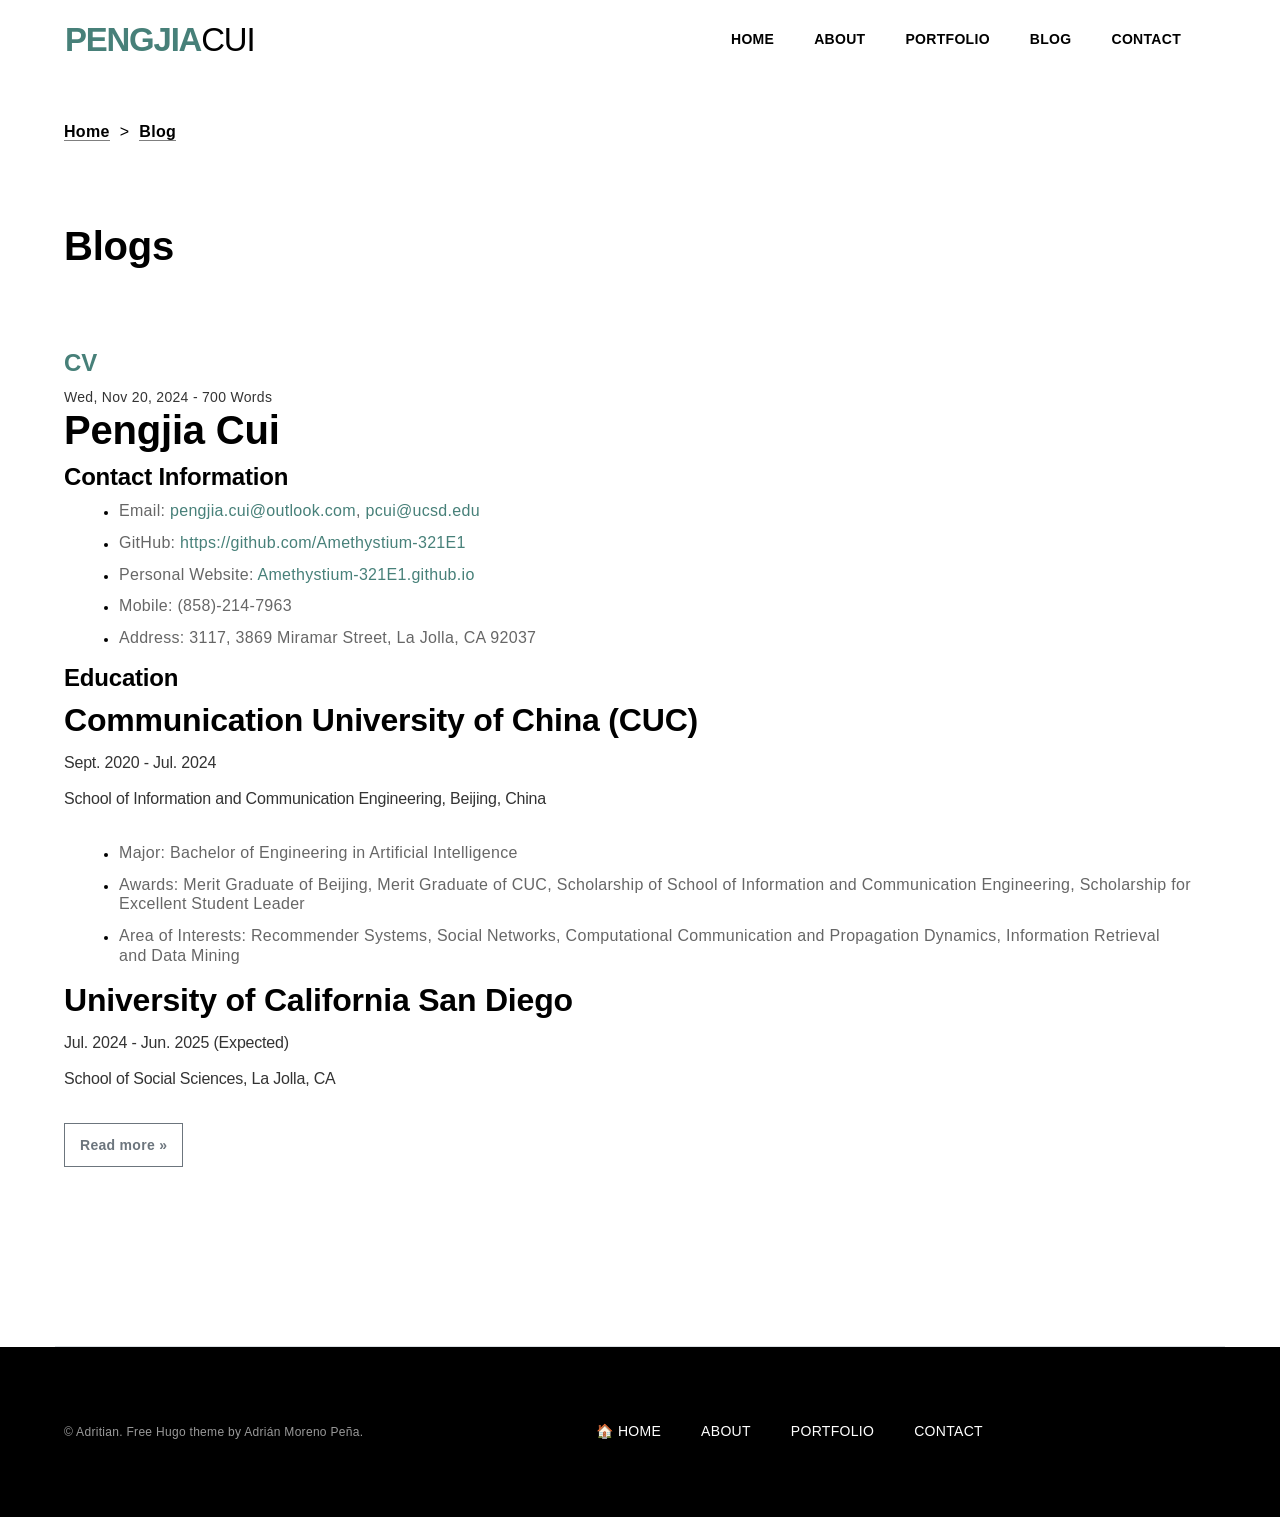
==== blog/index.html @ 44bb9038 "Update CV" ====
<!DOCTYPE html>
<html lang="en">

<head><script src="/livereload.js?mindelay=10&amp;v=2&amp;port=1313&amp;path=livereload" data-no-instant defer></script>
  <meta charset="UTF-8"/>
<meta name="viewport" content="width=device-width, initial-scale=1.0"/>
<meta http-equiv="X-UA-Compatible" content="ie=edge"/>
<meta name="theme-color" content="#478079" >



<title>Amethystium | Pengjia Cui</title>
<meta name="description" content="This is the personal website of Pengjia Cui based on Hugo. ">


<style data-generator="critical-css">

</style>



    
        
        
    

    
        
        
    

    
        
        
    





 


<link
  rel="preload"
  href="/css/bundle.css"
  as="style"
  data-generator="purgeCSS"
  onload="this.onload=null;this.rel='stylesheet'"
  
/>
<noscript>
  <link 
    rel="stylesheet" 
    href="/css/bundle.css"
    
  />
</noscript>



<script src='http://localhost:1313/js/library/lozad.min.js'></script>

 

</head>

<body>
  

<header class="header fixed-top rad-animation-group" id="header">
  <div class="container rad-fade-in">
    <nav class="navbar navbar-expand-lg navbar-light p-0">
      <div class="container-fluid">
        <a class="navbar-brand mx-auto" href="http://localhost:1313/">
          <span>PENGJIA</span>
          <span>CUI</span>
        </a>
        <button
          class="navbar-toggler collapsed"
          type="button"
          data-bs-toggle="collapse"
          data-bs-target="#navbarSupportedContent, #header"
          aria-controls="navbarSupportedContent"
          aria-expanded="false"
          aria-label="Toggle navigation"
        >
          <span class="navbar-toggler-icon"></span>
        </button>
        <div class="collapse navbar-collapse" id="navbarSupportedContent">
          <ul class="navbar-nav ml-lg-auto">
            <li class="nav-item">
              <a class="nav-link active" href="http://localhost:1313/">HOME</a>
            </li>
            
            <li class="nav-item">
              <a data-scroll class="nav-link" href="/#about"
                >ABOUT</a
              >
            </li>
            
            <li class="nav-item">
              <a data-scroll class="nav-link" href="/#portfolio"
                >PORTFOLIO</a
              >
            </li>
            
            <li class="nav-item">
              <a data-scroll class="nav-link" href="/blog"
                >BLOG</a
              >
            </li>
            
            <li class="nav-item">
              <a data-scroll class="nav-link" href="/#contact"
                >CONTACT</a
              >
            </li>
            
          </ul>
        </div>
      </div>
    </nav>
  </div>
</header>


<section id="breadcrumb-bar" class="breadcrumb-bar container">
        <ul class="breadcrumbs">
            <li class="breadcrum-item"><span><a href="/">Home</a></span></li><li class="breadcrum-item"><span><a href="/blog">Blog</a></span></li></ul>
</section>


  <main class="blog"> 
    <section class="container section">
      <h1 class="rad-fade-down rad-waiting rad-animate">Blogs</h1>
      <div class="posts-list container">
        
        
          <div class="row row--padded rad-animation-group rad-fade-down rad-waiting rad-animate section--border-bottom">
          <article class="post summary col-12">
  <header>
    <h2><a href="/blog/cv/">CV</a></h2>
    <div class="post-meta">
      Wed, Nov 20, 2024 - 700 Words
    </div>
  </header>
  <div class="post-summary post-content">
  <h1 id="pengjia-cui">Pengjia Cui</h1>
<h2 id="contact-information">Contact Information</h2>
<ul>
<li><strong>Email</strong>: <a href="mailto:pengjia.cui@outlook.com">pengjia.cui@outlook.com</a>, <a href="mailto:pcui@ucsd.edu">pcui@ucsd.edu</a></li>
<li><strong>GitHub</strong>: <a href="https://github.com/Amethystium-321E1">https://github.com/Amethystium-321E1</a></li>
<li><strong>Personal Website</strong>: <a href="https://Amethystium-321E1.github.io">Amethystium-321E1.github.io</a></li>
<li><strong>Mobile</strong>: (858)-214-7963</li>
<li><strong>Address</strong>: 3117, 3869 Miramar Street, La Jolla, CA 92037</li>
</ul>
<h2 id="education">Education</h2>
<h3 id="communication-university-of-china-cuc">Communication University of China (CUC)</h3>
<p><strong>Sept. 2020 - Jul. 2024</strong><br>
<strong>School of Information and Communication Engineering, Beijing, China</strong></p>
<ul>
<li>Major: Bachelor of Engineering in Artificial Intelligence</li>
<li>Awards: Merit Graduate of Beijing, Merit Graduate of CUC, Scholarship of School of Information and Communication Engineering, Scholarship for Excellent Student Leader</li>
<li>Area of Interests: Recommender Systems, Social Networks, Computational Communication and Propagation Dynamics, Information Retrieval and Data Mining</li>
</ul>
<h3 id="university-of-california-san-diego">University of California San Diego</h3>
<p><strong>Jul. 2024 - Jun. 2025 (Expected)</strong><br>
<strong>School of Social Sciences, La Jolla, CA</strong></p>
  </div>

  <footer class="">
    <div class="row">
      <div class="col-12 col-lg-4">
        <a class="btn btn-outline-secondary btn-sm" href="/blog/cv/"
          >Read&nbsp;more&nbsp;&raquo;</a
        >
      </div>
    </div>
  </footer>
</article>

          </div>
        
      </div>
    </section>
  </main>

  <footer class="footer">
  <div class="container">
    <div class="footer__left">
      <div class="footer__copy">
        © Adritian. Free Hugo theme by Adrián Moreno Peña.
      </div>
    </div>
    <div class="footer__links">
      <ul class="navbar-nav ">
        <li class="nav-item">
            <a class="nav-link" href="http://localhost:1313/">🏠 HOME</a>
        </li>
        
        <li class="nav-item">
          <a class="nav-link" href="/#about">ABOUT</a>
        </li>
        
        <li class="nav-item">
          <a class="nav-link" href="/#portfolio">PORTFOLIO</a>
        </li>
        
        <li class="nav-item">
          <a class="nav-link" href="/#contact">CONTACT</a>
        </li>
        
      </ul>
    </div>
    <div class="footer__right">
      
    </div>
  </div>
</footer>
 <script>
  window.addEventListener("load", function() {
    try{
      var observer = window.lozad(".lozad", {
        rootMargin: window.innerHeight / 2 + "px 0px",
        threshold: 0.01
      }); 
      observer.observe();
    } catch(e) {
      console.error(e);
    }
  });
</script>
<script defer src='http://localhost:1313/js/rad-animations.js'></script>
<script defer src='http://localhost:1313/js/library/smooth-scroll.polyfills.min.js'></script>
<script defer src='http://localhost:1313/js/sticky-header.js'></script>
<script defer src='http://localhost:1313/js/smooth-scroll-init.js'></script>
<script defer src='http://localhost:1313/js/library/bootstrap.min.js'></script>





<script>
  window.si = window.si || function () { (window.siq = window.siq || []).push(arguments); };
</script>



</body>

</html>
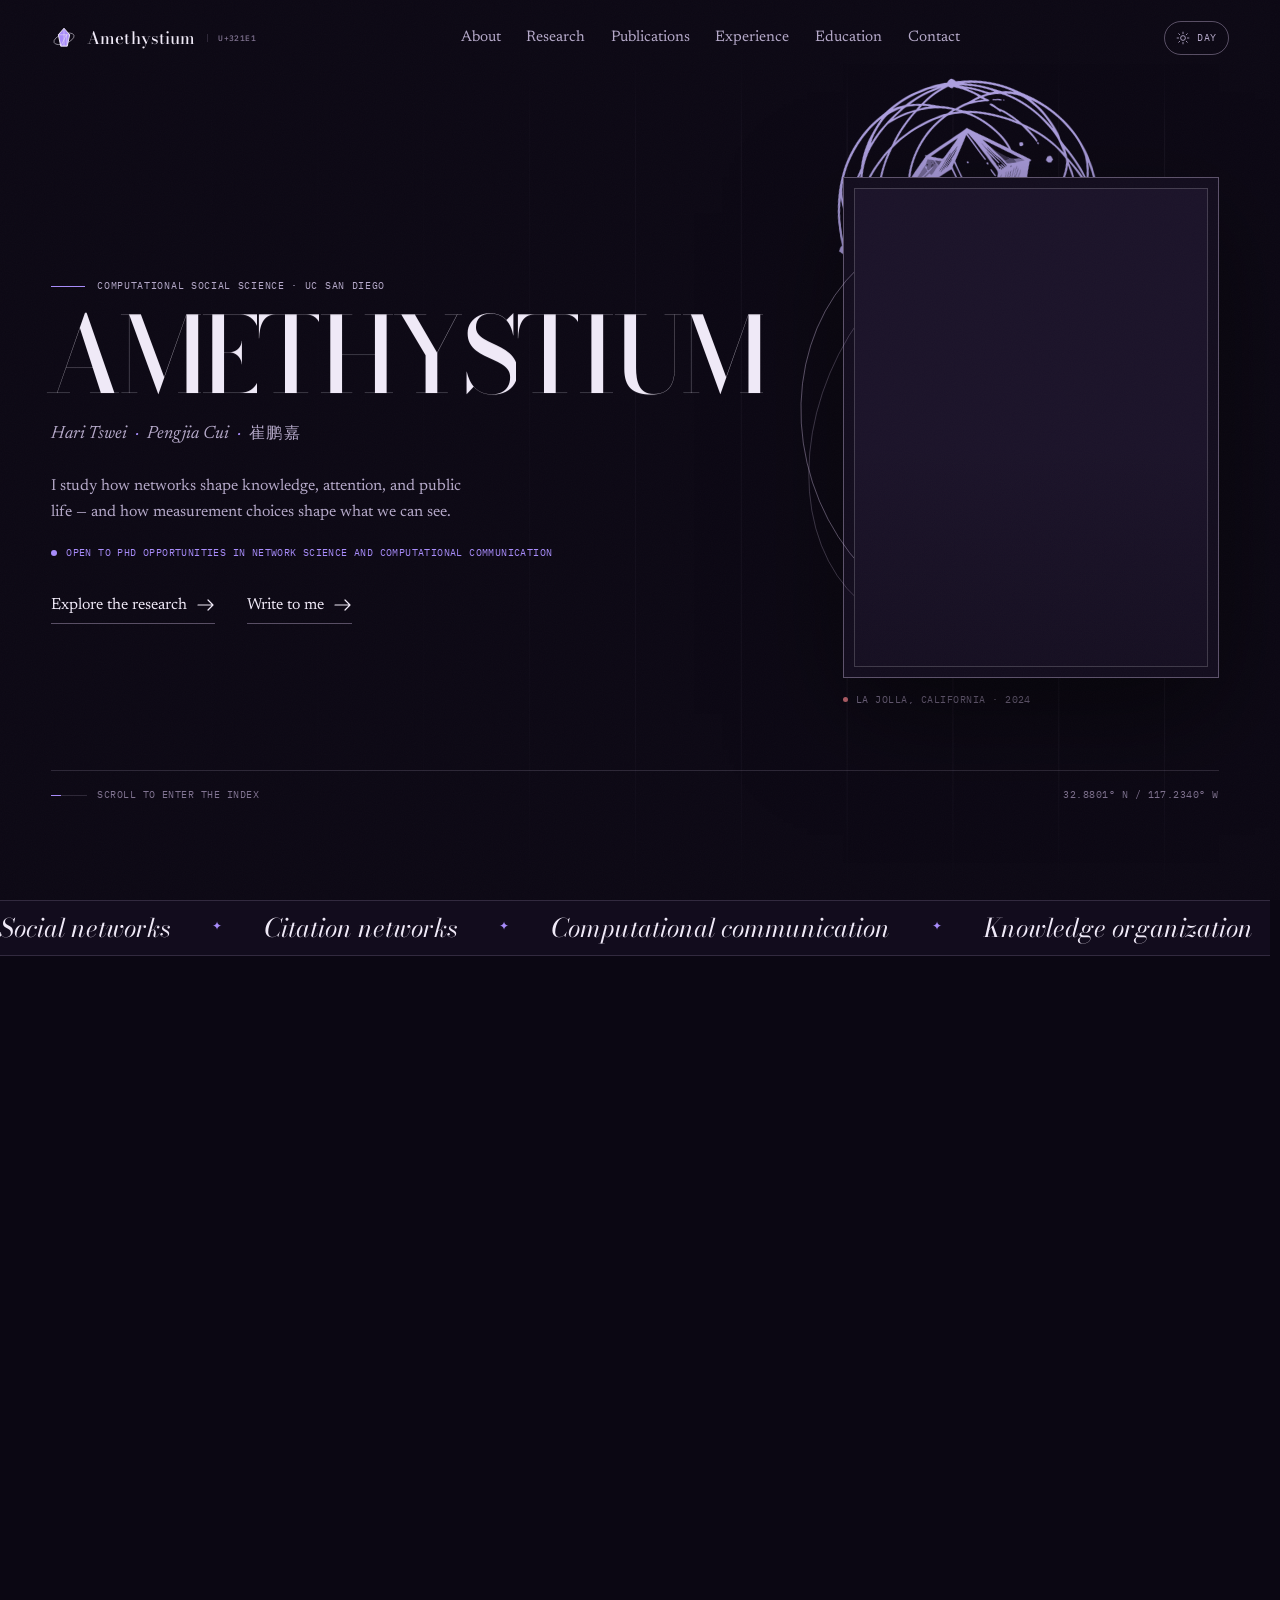
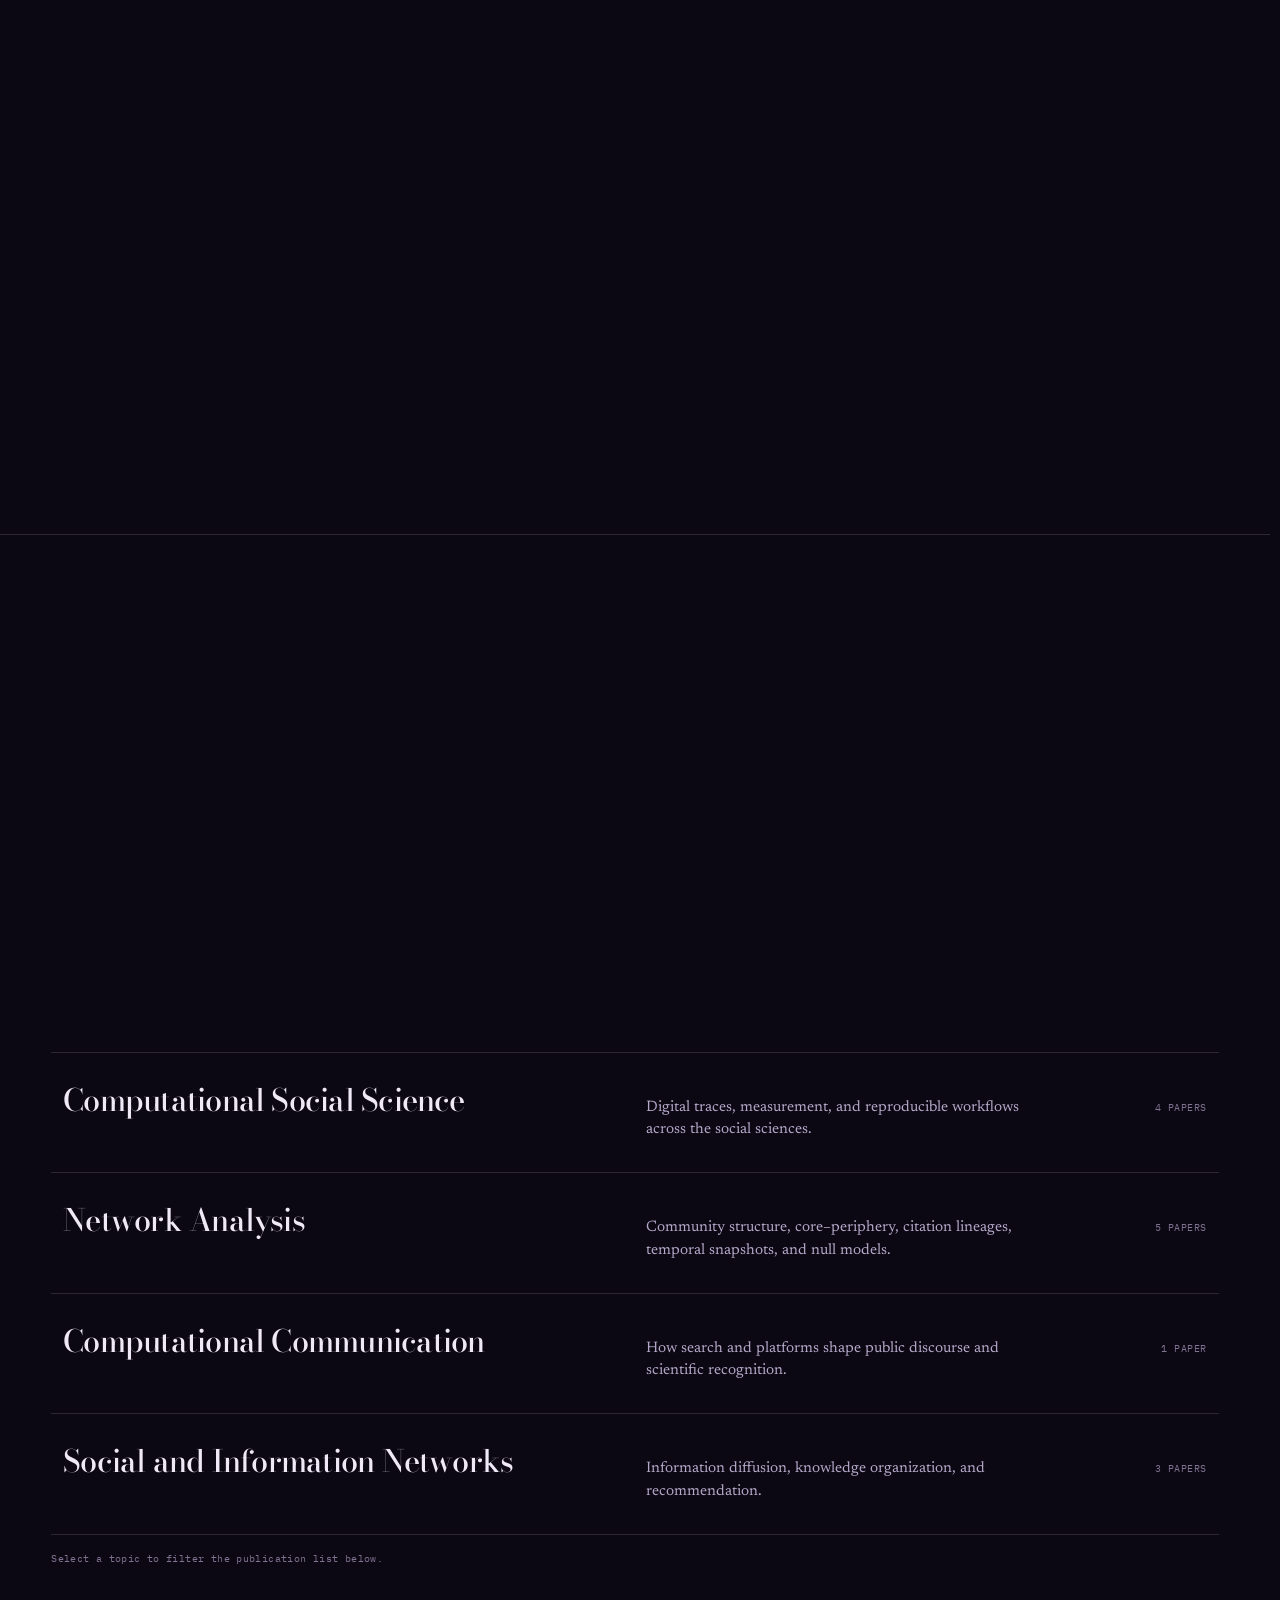
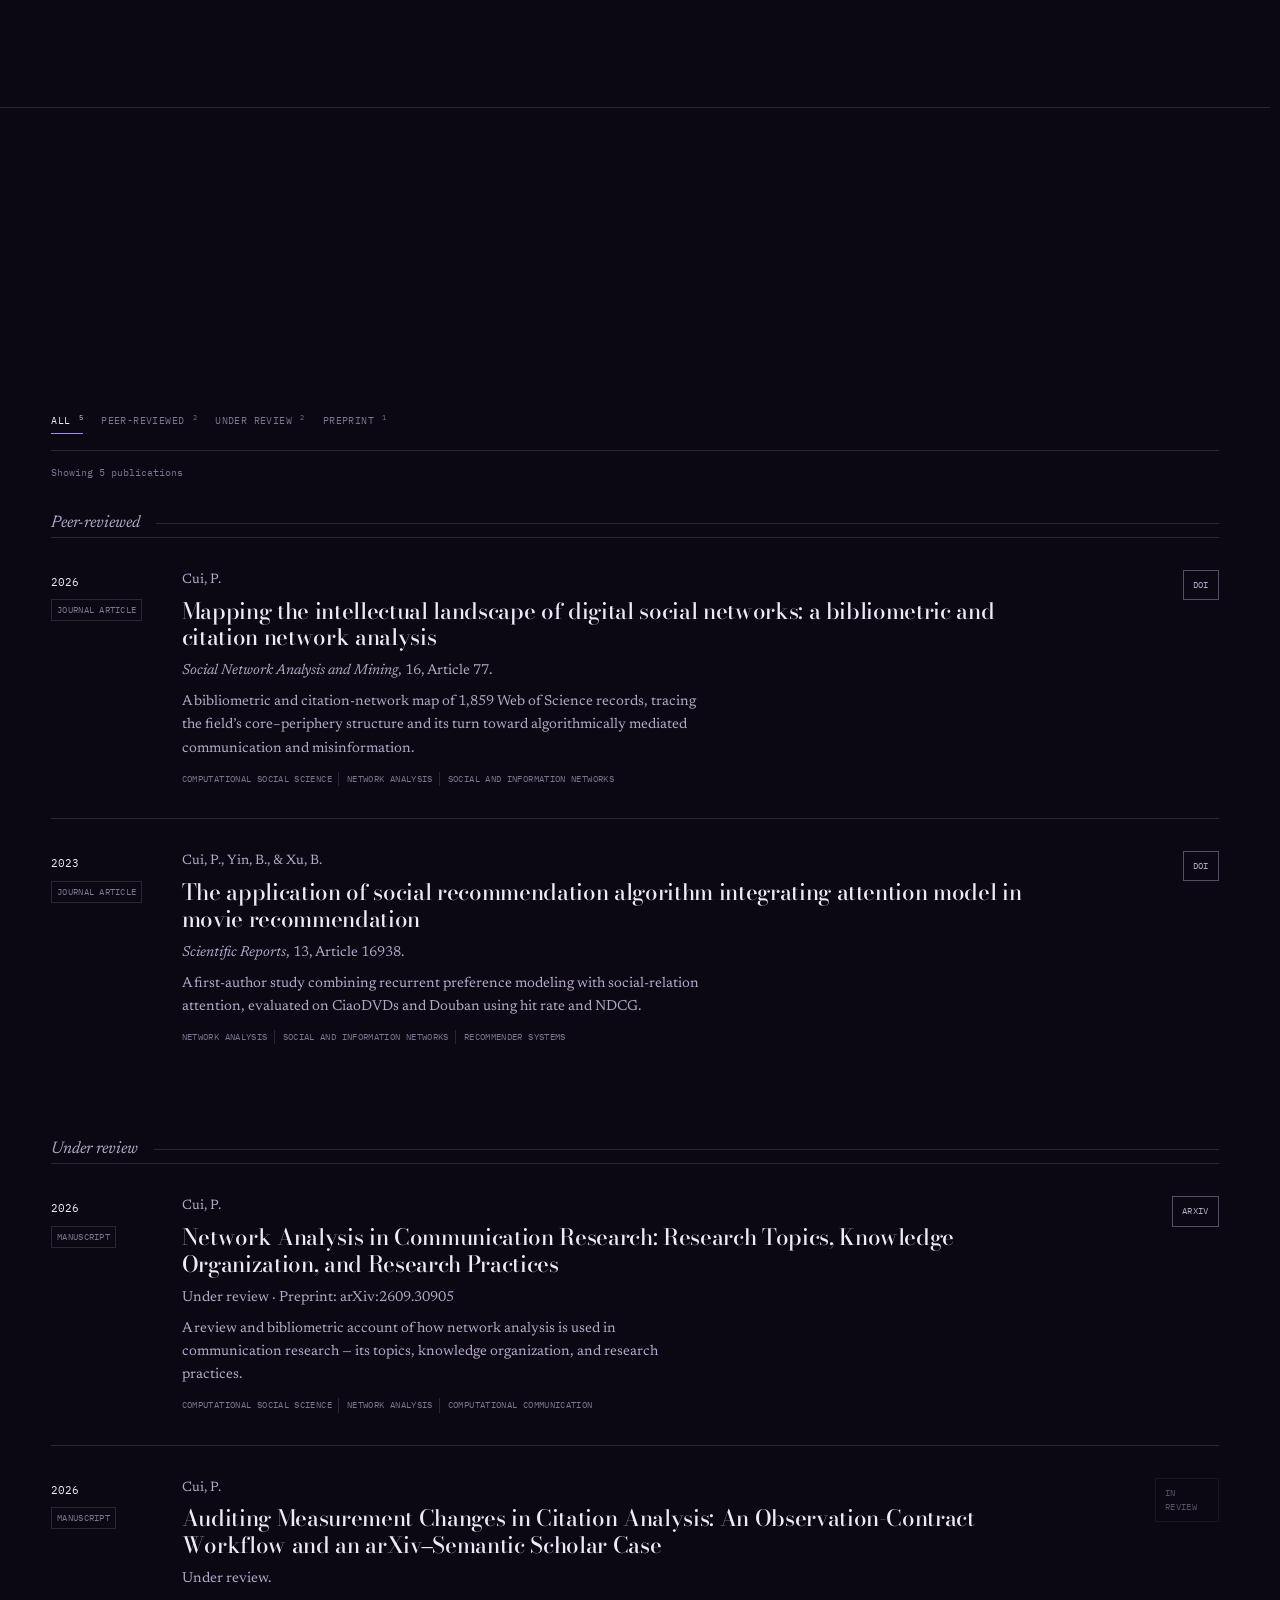
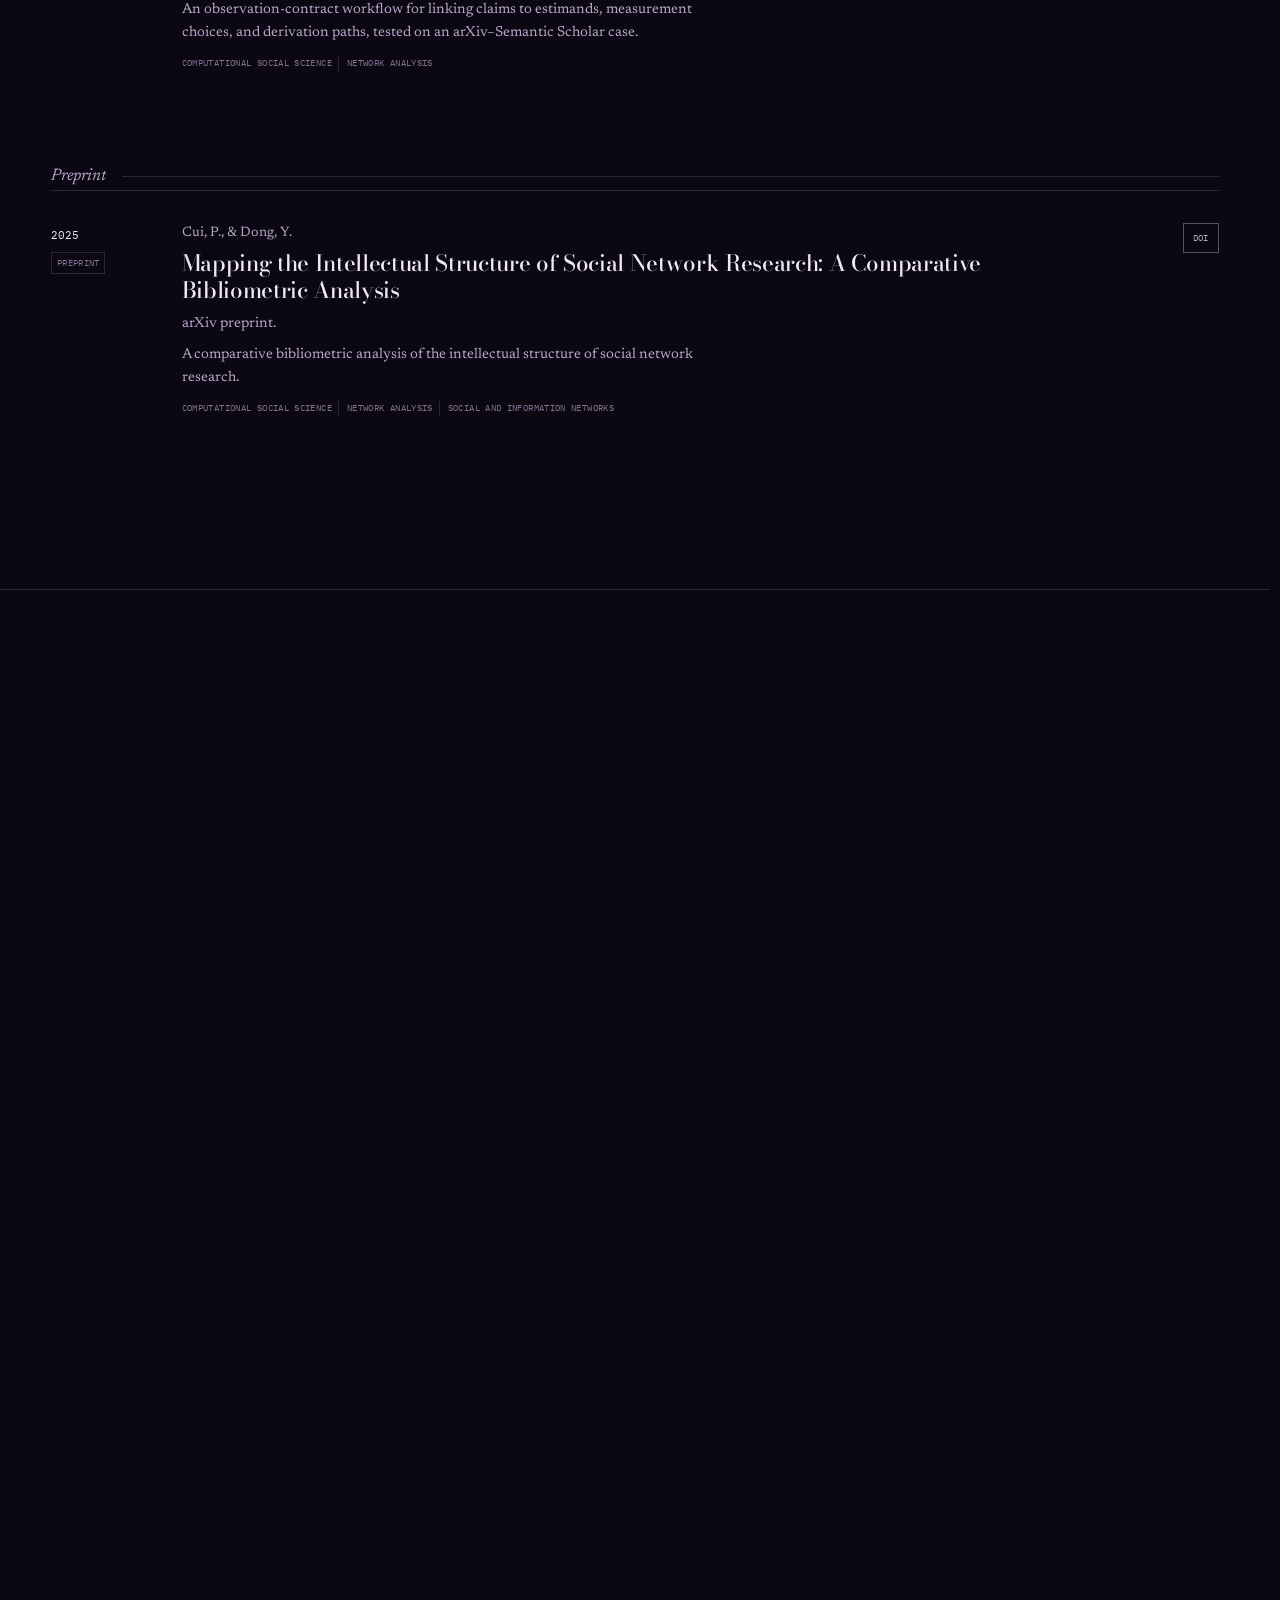
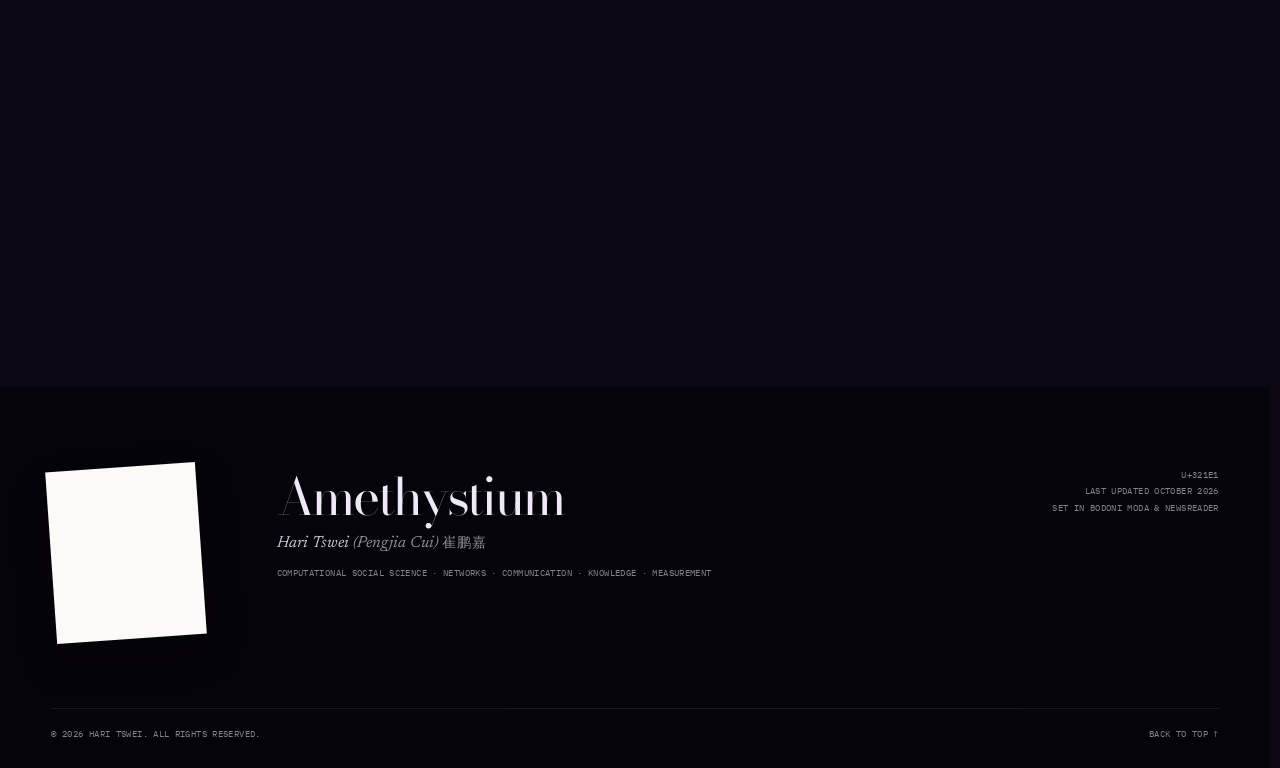
==== commit 5c0b0fe3: "2026/10/26" ====
--- a/blog/index.html
+++ b/blog/index.html
@@ -1,253 +1,24 @@
-
-<!DOCTYPE html>
-<html lang="en">
-
-<head><script src="/livereload.js?mindelay=10&amp;v=2&amp;port=1313&amp;path=livereload" data-no-instant defer></script>
-  <meta charset="UTF-8"/>
-<meta name="viewport" content="width=device-width, initial-scale=1.0"/>
-<meta http-equiv="X-UA-Compatible" content="ie=edge"/>
-<meta name="theme-color" content="#478079" >
-
-
-
-<title>Amethystium | Pengjia Cui</title>
-<meta name="description" content="This is the personal website of Pengjia Cui based on Hugo. ">
-
-
-<style data-generator="critical-css">
-
-</style>
-
-
-
-    
-        
-        
-    
-
-    
-        
-        
-    
-
-    
-        
-        
-    
-
-
-
-
-
- 
-
-
-<link
-  rel="preload"
-  href="/css/bundle.css"
-  as="style"
-  data-generator="purgeCSS"
-  onload="this.onload=null;this.rel='stylesheet'"
-  
-/>
-<noscript>
-  <link 
-    rel="stylesheet" 
-    href="/css/bundle.css"
-    
-  />
-</noscript>
-
-
-
-<script src='http://localhost:1313/js/library/lozad.min.js'></script>
-
- 
-
+<!doctype html>
+<html lang="en" data-theme="night">
+<head>
+  <meta charset="utf-8">
+  <meta name="viewport" content="width=device-width, initial-scale=1">
+  <title>Moved — Amethystium</title>
+  <meta name="robots" content="noindex">
+  <meta http-equiv="refresh" content="0; url=/#about">
+  <link rel="canonical" href="https://amethystium-321e1.github.io/#about">
+  <link rel="icon" href="/assets/img/favicon.svg" type="image/svg+xml">
+  <link rel="stylesheet" href="/assets/css/site.css">
 </head>
-
-<body>
-  
-
-<header class="header fixed-top rad-animation-group" id="header">
-  <div class="container rad-fade-in">
-    <nav class="navbar navbar-expand-lg navbar-light p-0">
-      <div class="container-fluid">
-        <a class="navbar-brand mx-auto" href="http://localhost:1313/">
-          <span>PENGJIA</span>
-          <span>CUI</span>
-        </a>
-        <button
-          class="navbar-toggler collapsed"
-          type="button"
-          data-bs-toggle="collapse"
-          data-bs-target="#navbarSupportedContent, #header"
-          aria-controls="navbarSupportedContent"
-          aria-expanded="false"
-          aria-label="Toggle navigation"
-        >
-          <span class="navbar-toggler-icon"></span>
-        </button>
-        <div class="collapse navbar-collapse" id="navbarSupportedContent">
-          <ul class="navbar-nav ml-lg-auto">
-            <li class="nav-item">
-              <a class="nav-link active" href="http://localhost:1313/">HOME</a>
-            </li>
-            
-            <li class="nav-item">
-              <a data-scroll class="nav-link" href="/#about"
-                >ABOUT</a
-              >
-            </li>
-            
-            <li class="nav-item">
-              <a data-scroll class="nav-link" href="/#portfolio"
-                >PORTFOLIO</a
-              >
-            </li>
-            
-            <li class="nav-item">
-              <a data-scroll class="nav-link" href="/blog"
-                >BLOG</a
-              >
-            </li>
-            
-            <li class="nav-item">
-              <a data-scroll class="nav-link" href="/#contact"
-                >CONTACT</a
-              >
-            </li>
-            
-          </ul>
-        </div>
-      </div>
-    </nav>
-  </div>
-</header>
-
-
-<section id="breadcrumb-bar" class="breadcrumb-bar container">
-        <ul class="breadcrumbs">
-            <li class="breadcrum-item"><span><a href="/">Home</a></span></li><li class="breadcrum-item"><span><a href="/blog">Blog</a></span></li></ul>
-</section>
-
-
-  <main class="blog"> 
-    <section class="container section">
-      <h1 class="rad-fade-down rad-waiting rad-animate">Blogs</h1>
-      <div class="posts-list container">
-        
-        
-          <div class="row row--padded rad-animation-group rad-fade-down rad-waiting rad-animate section--border-bottom">
-          <article class="post summary col-12">
-  <header>
-    <h2><a href="/blog/cv/">CV</a></h2>
-    <div class="post-meta">
-      Wed, Nov 20, 2024 - 700 Words
-    </div>
-  </header>
-  <div class="post-summary post-content">
-  <h1 id="pengjia-cui">Pengjia Cui</h1>
-<h2 id="contact-information">Contact Information</h2>
-<ul>
-<li><strong>Email</strong>: <a href="mailto:pengjia.cui@outlook.com">pengjia.cui@outlook.com</a>, <a href="mailto:pcui@ucsd.edu">pcui@ucsd.edu</a></li>
-<li><strong>GitHub</strong>: <a href="https://github.com/Amethystium-321E1">https://github.com/Amethystium-321E1</a></li>
-<li><strong>Personal Website</strong>: <a href="https://Amethystium-321E1.github.io">Amethystium-321E1.github.io</a></li>
-<li><strong>Mobile</strong>: (858)-214-7963</li>
-<li><strong>Address</strong>: 3117, 3869 Miramar Street, La Jolla, CA 92037</li>
-</ul>
-<h2 id="education">Education</h2>
-<h3 id="communication-university-of-china-cuc">Communication University of China (CUC)</h3>
-<p><strong>Sept. 2020 - Jul. 2024</strong><br>
-<strong>School of Information and Communication Engineering, Beijing, China</strong></p>
-<ul>
-<li>Major: Bachelor of Engineering in Artificial Intelligence</li>
-<li>Awards: Merit Graduate of Beijing, Merit Graduate of CUC, Scholarship of School of Information and Communication Engineering, Scholarship for Excellent Student Leader</li>
-<li>Area of Interests: Recommender Systems, Social Networks, Computational Communication and Propagation Dynamics, Information Retrieval and Data Mining</li>
-</ul>
-<h3 id="university-of-california-san-diego">University of California San Diego</h3>
-<p><strong>Jul. 2024 - Jun. 2025 (Expected)</strong><br>
-<strong>School of Social Sciences, La Jolla, CA</strong></p>
-  </div>
-
-  <footer class="">
-    <div class="row">
-      <div class="col-12 col-lg-4">
-        <a class="btn btn-outline-secondary btn-sm" href="/blog/cv/"
-          >Read&nbsp;more&nbsp;&raquo;</a
-        >
+<body class="error-body">
+  <main class="error-main" id="main">
+    <div class="wrap">
+      <div class="error-content">
+        <p class="error-kicker">Moved</p>
+        <h1 class="error-title">This page has moved.</h1>
+        <p class="error-copy">The site has been rebuilt as a single index. <a href="/#about">Continue to Amethystium</a>.</p>
       </div>
     </div>
-  </footer>
-</article>
-
-          </div>
-        
-      </div>
-    </section>
   </main>
-
-  <footer class="footer">
-  <div class="container">
-    <div class="footer__left">
-      <div class="footer__copy">
-        © Adritian. Free Hugo theme by Adrián Moreno Peña.
-      </div>
-    </div>
-    <div class="footer__links">
-      <ul class="navbar-nav ">
-        <li class="nav-item">
-            <a class="nav-link" href="http://localhost:1313/">🏠 HOME</a>
-        </li>
-        
-        <li class="nav-item">
-          <a class="nav-link" href="/#about">ABOUT</a>
-        </li>
-        
-        <li class="nav-item">
-          <a class="nav-link" href="/#portfolio">PORTFOLIO</a>
-        </li>
-        
-        <li class="nav-item">
-          <a class="nav-link" href="/#contact">CONTACT</a>
-        </li>
-        
-      </ul>
-    </div>
-    <div class="footer__right">
-      
-    </div>
-  </div>
-</footer>
- <script>
-  window.addEventListener("load", function() {
-    try{
-      var observer = window.lozad(".lozad", {
-        rootMargin: window.innerHeight / 2 + "px 0px",
-        threshold: 0.01
-      }); 
-      observer.observe();
-    } catch(e) {
-      console.error(e);
-    }
-  });
-</script>
-<script defer src='http://localhost:1313/js/rad-animations.js'></script>
-<script defer src='http://localhost:1313/js/library/smooth-scroll.polyfills.min.js'></script>
-<script defer src='http://localhost:1313/js/sticky-header.js'></script>
-<script defer src='http://localhost:1313/js/smooth-scroll-init.js'></script>
-<script defer src='http://localhost:1313/js/library/bootstrap.min.js'></script>
-
-
-
-
-
-<script>
-  window.si = window.si || function () { (window.siq = window.siq || []).push(arguments); };
-</script>
-
-
-
 </body>
-
 </html>
--- a/assets/css/site.css
+++ b/assets/css/site.css
@@ -0,0 +1,2930 @@
+@font-face {
+  font-family: "Bodoni Moda";
+  src: url("../fonts/bodoni-normal.woff2") format("woff2");
+  font-weight: 400 900;
+  font-style: normal;
+  font-display: swap;
+}
+@font-face {
+  font-family: "Bodoni Moda";
+  src: url("../fonts/bodoni-italic.woff2") format("woff2");
+  font-weight: 400 900;
+  font-style: italic;
+  font-display: swap;
+}
+@font-face {
+  font-family: "Newsreader";
+  src: url("../fonts/newsreader-normal.woff2") format("woff2");
+  font-weight: 200 800;
+  font-style: normal;
+  font-display: swap;
+}
+@font-face {
+  font-family: "Newsreader";
+  src: url("../fonts/newsreader-italic.woff2") format("woff2");
+  font-weight: 200 800;
+  font-style: italic;
+  font-display: swap;
+}
+@font-face {
+  font-family: "IBM Plex Mono";
+  src: url("../fonts/plex-mono-400.woff2") format("woff2");
+  font-weight: 400;
+  font-style: normal;
+  font-display: swap;
+}
+@font-face {
+  font-family: "IBM Plex Mono";
+  src: url("../fonts/plex-mono-500.woff2") format("woff2");
+  font-weight: 500;
+  font-style: normal;
+  font-display: swap;
+}
+
+/* ---------------------------------------------------------------
+   Tokens
+--------------------------------------------------------------- */
+:root {
+  color-scheme: light;
+  --font-display: "Bodoni Moda", "Bodoni MT", Didot, "Times New Roman", serif;
+  --font-body: "Newsreader", Georgia, "Times New Roman", serif;
+  --font-mono: "IBM Plex Mono", "SFMono-Regular", Consolas, "Liberation Mono", monospace;
+  --font-cjk: "Songti SC", "Noto Serif CJK SC", "Source Han Serif SC", SimSun, serif;
+
+  --bg: #f0eee7;
+  --bg-2: #e8e4d8;
+  --bg-3: #dfdacd;
+  --text: #17131f;
+  --text-soft: #5c5369;
+  --text-faint: #6f667e;
+  --rule: rgba(23, 19, 31, 0.13);
+  --rule-strong: rgba(23, 19, 31, 0.3);
+  --accent: #5b3e9b;
+  --accent-bright: #7c5cd6;
+  --accent-wash: #ded3f5;
+  --accent-deep: #3d2a6e;
+  --warm: #8c2f39;
+  --logo-color: #2a2140;
+  --footer-bg: #17131f;
+  --footer-text: #f0eee7;
+  --selection-bg: #cbbaf0;
+  --selection-text: #17131f;
+  --cursor-ring: rgba(23, 19, 31, 0.42);
+  --cursor-hover-bg: rgba(91, 62, 155, 0.08);
+  --cursor-label-bg: #5b3e9b;
+  --cursor-label-text: #f0eee7;
+  --net-line: 91, 62, 155;
+  --net-node: 124, 92, 214;
+  --net-alpha: 0.26;
+  --shadow: 0 36px 100px rgba(23, 19, 31, 0.16);
+  --shadow-soft: 0 18px 50px rgba(23, 19, 31, 0.1);
+  --ease: cubic-bezier(0.16, 1, 0.3, 1);
+  --ease-io: cubic-bezier(0.76, 0, 0.24, 1);
+  --gutter: clamp(20px, 4vw, 64px);
+  --gap: clamp(14px, 1.6vw, 24px);
+  --header-h: 76px;
+}
+
+[data-theme="night"] {
+  color-scheme: dark;
+  --bg: #0b0713;
+  --bg-2: #120c1d;
+  --bg-3: #1a1228;
+  --text: #efe9f7;
+  --text-soft: #b4a8c8;
+  --text-faint: #807391;
+  --rule: rgba(233, 213, 255, 0.15);
+  --rule-strong: rgba(233, 213, 255, 0.34);
+  --accent: #a78bfa;
+  --accent-bright: #c4b5fd;
+  --accent-wash: #221636;
+  --accent-deep: #4c357e;
+  --warm: #c96a75;
+  --logo-color: #c4b5fd;
+  --footer-bg: #06040b;
+  --footer-text: #efe9f7;
+  --selection-bg: #5b3e9b;
+  --selection-text: #ffffff;
+  --cursor-ring: rgba(233, 213, 255, 0.5);
+  --cursor-hover-bg: rgba(167, 139, 250, 0.12);
+  --cursor-label-bg: #a78bfa;
+  --cursor-label-text: #0b0713;
+  --net-line: 167, 139, 250;
+  --net-node: 233, 213, 255;
+  --net-alpha: 0.34;
+  --shadow: 0 36px 100px rgba(0, 0, 0, 0.55);
+  --shadow-soft: 0 18px 50px rgba(0, 0, 0, 0.35);
+}
+
+/* ---------------------------------------------------------------
+   Base
+--------------------------------------------------------------- */
+*,
+*::before,
+*::after {
+  box-sizing: border-box;
+}
+
+html {
+  scroll-behavior: smooth;
+  scroll-padding-top: calc(var(--header-h) + 24px);
+  scrollbar-gutter: stable;
+  -webkit-text-size-adjust: 100%;
+}
+
+html.menu-open {
+  overflow: hidden;
+}
+
+body {
+  margin: 0;
+  background: var(--bg);
+  color: var(--text);
+  font-family: var(--font-body);
+  font-size: clamp(1rem, 0.96rem + 0.18vw, 1.0625rem);
+  line-height: 1.6;
+  font-optical-sizing: auto;
+  text-rendering: optimizeLegibility;
+  -webkit-font-smoothing: antialiased;
+  overflow-x: clip;
+  transition: background-color 0.55s var(--ease), color 0.55s var(--ease);
+}
+
+::selection {
+  background: var(--selection-bg);
+  color: var(--selection-text);
+}
+
+h1, h2, h3, h4, p, ul, ol, figure, blockquote {
+  margin: 0;
+}
+
+ul, ol {
+  padding: 0;
+}
+
+img, svg {
+  display: block;
+  max-width: 100%;
+}
+
+img {
+  height: auto;
+}
+
+a {
+  color: inherit;
+  text-decoration: none;
+}
+
+button {
+  font: inherit;
+  color: inherit;
+}
+
+button,
+a {
+  -webkit-tap-highlight-color: transparent;
+}
+
+:focus-visible {
+  outline: 2px solid var(--accent);
+  outline-offset: 4px;
+}
+
+html {
+  scrollbar-color: var(--accent) transparent;
+  scrollbar-width: thin;
+}
+
+.wrap {
+  width: min(calc(100% - 2 * var(--gutter)), 1440px);
+  margin-inline: auto;
+}
+
+.cjk {
+  font-family: var(--font-cjk);
+  font-size: 0.9em;
+  font-style: normal;
+  letter-spacing: 0.08em;
+}
+
+.meta-label {
+  font-family: var(--font-mono);
+  font-size: 0.62rem;
+  font-weight: 400;
+  letter-spacing: 0.06em;
+  text-transform: uppercase;
+  color: var(--accent);
+}
+
+.sr-only {
+  position: absolute;
+  width: 1px;
+  height: 1px;
+  padding: 0;
+  margin: -1px;
+  overflow: hidden;
+  clip: rect(0, 0, 0, 0);
+  white-space: nowrap;
+  border: 0;
+}
+
+.skip-link {
+  position: fixed;
+  top: 12px;
+  left: 12px;
+  z-index: 10001;
+  padding: 10px 14px;
+  background: var(--accent);
+  color: var(--bg);
+  font-family: var(--font-mono);
+  font-size: 0.7rem;
+  transform: translateY(-160%);
+  transition: transform 0.3s var(--ease);
+}
+
+.skip-link:focus {
+  transform: none;
+}
+
+/* Paper grain */
+.grain {
+  position: fixed;
+  inset: 0;
+  z-index: 9990;
+  pointer-events: none;
+  opacity: 0.035;
+  background-image: url("data:image/svg+xml,%3Csvg xmlns='http://www.w3.org/2000/svg' width='180' height='180'%3E%3Cfilter id='n'%3E%3CfeTurbulence type='fractalNoise' baseFrequency='.9' numOctaves='3' stitchTiles='stitch'/%3E%3C/filter%3E%3Crect width='100%25' height='100%25' filter='url(%23n)' opacity='.55'/%3E%3C/svg%3E");
+  background-size: 180px 180px;
+  mix-blend-mode: multiply;
+}
+
+[data-theme="night"] .grain {
+  mix-blend-mode: screen;
+  opacity: 0.045;
+}
+
+/* ---------------------------------------------------------------
+   Cursor
+--------------------------------------------------------------- */
+.cursor {
+  position: fixed;
+  inset: 0;
+  z-index: 9999;
+  pointer-events: none;
+  display: none;
+}
+
+html.has-cursor .cursor {
+  display: block;
+}
+
+html.has-cursor,
+html.has-cursor * {
+  cursor: none;
+}
+
+html.has-cursor.menu-open,
+html.has-cursor.menu-open * {
+  cursor: auto;
+}
+
+html.menu-open .cursor {
+  display: none;
+}
+
+.cursor__ring,
+.cursor__core,
+.cursor__label {
+  position: fixed;
+  top: 0;
+  left: 0;
+  pointer-events: none;
+  will-change: transform;
+  translate: -100px -100px;
+}
+
+.cursor__ring {
+  width: 34px;
+  height: 34px;
+  margin: -17px 0 0 -17px;
+  border: 1px solid var(--cursor-ring);
+  border-radius: 50%;
+  transition: width 0.35s var(--ease), height 0.35s var(--ease),
+    margin 0.35s var(--ease), background-color 0.35s var(--ease),
+    border-color 0.35s var(--ease);
+}
+
+.cursor__ring::after {
+  content: "";
+  position: absolute;
+  top: -2px;
+  left: 50%;
+  width: 4px;
+  height: 4px;
+  margin-left: -2px;
+  border-radius: 50%;
+  background: var(--accent);
+  opacity: 0.75;
+}
+
+.cursor__core {
+  width: 5px;
+  height: 5px;
+  margin: -2.5px 0 0 -2.5px;
+  border-radius: 50%;
+  background: var(--accent);
+  transition: opacity 0.2s, transform 0.2s;
+}
+
+[data-theme="night"] .cursor__core {
+  box-shadow: 0 0 10px var(--accent);
+}
+
+.cursor__label {
+  padding: 5px 7px;
+  border-radius: 999px;
+  background: var(--cursor-label-bg);
+  color: var(--cursor-label-text);
+  font-family: var(--font-mono);
+  font-size: 0.52rem;
+  letter-spacing: 0.06em;
+  text-transform: uppercase;
+  opacity: 0;
+  transform: scale(0.75);
+  transform-origin: 0 0;
+  transition: opacity 0.25s, transform 0.25s var(--ease);
+}
+
+.cursor.is-hover .cursor__ring {
+  width: 62px;
+  height: 62px;
+  margin: -31px 0 0 -31px;
+  background: var(--cursor-hover-bg);
+  border-color: var(--accent);
+}
+
+.cursor.is-hover .cursor__core {
+  opacity: 0;
+}
+
+.cursor.has-label .cursor__label {
+  opacity: 1;
+  transform: scale(1);
+}
+
+.cursor.is-down .cursor__ring {
+  width: 26px;
+  height: 26px;
+  margin: -13px 0 0 -13px;
+  background: var(--cursor-hover-bg);
+}
+
+/* ---------------------------------------------------------------
+   Header
+--------------------------------------------------------------- */
+.site-header {
+  position: fixed;
+  top: 0;
+  left: 0;
+  right: 0;
+  z-index: 900;
+  border-bottom: 1px solid transparent;
+  transition: background-color 0.45s var(--ease), border-color 0.45s var(--ease),
+    backdrop-filter 0.45s var(--ease);
+}
+
+.site-header.is-scrolled {
+  background: color-mix(in srgb, var(--bg) 82%, transparent);
+  border-bottom-color: var(--rule);
+  -webkit-backdrop-filter: blur(16px);
+  backdrop-filter: blur(16px);
+}
+
+.header__inner {
+  display: flex;
+  align-items: center;
+  justify-content: space-between;
+  gap: 24px;
+  height: var(--header-h);
+}
+
+.brand {
+  display: inline-flex;
+  align-items: center;
+  gap: 10px;
+  font-family: var(--font-display);
+  font-size: 1.06rem;
+  font-weight: 500;
+  letter-spacing: 0.005em;
+  line-height: 1;
+  white-space: nowrap;
+}
+
+.brand__mark {
+  width: 26px;
+  height: 26px;
+  flex: 0 0 auto;
+  color: var(--text);
+}
+
+.brand__name {
+  padding-top: 1px;
+}
+
+.brand__code {
+  margin-left: 2px;
+  padding-left: 10px;
+  border-left: 1px solid var(--rule);
+  font-family: var(--font-mono);
+  font-size: 0.52rem;
+  letter-spacing: 0.05em;
+  color: var(--text-faint);
+  align-self: center;
+}
+
+.site-nav {
+  display: flex;
+  align-items: center;
+  gap: clamp(14px, 2vw, 28px);
+  font-family: var(--font-body);
+  font-size: 0.95rem;
+}
+
+.site-nav a {
+  position: relative;
+  padding: 4px 0;
+  color: var(--text-soft);
+  transition: color 0.3s;
+}
+
+.site-nav a::after {
+  content: "";
+  position: absolute;
+  left: 0;
+  right: 0;
+  bottom: 0;
+  height: 1px;
+  background: var(--accent);
+  transform: scaleX(0);
+  transform-origin: right;
+  transition: transform 0.4s var(--ease);
+}
+
+.site-nav a:hover,
+.site-nav a[aria-current="page"] {
+  color: var(--text);
+}
+
+.site-nav a:hover::after,
+.site-nav a[aria-current="page"]::after {
+  transform: scaleX(1);
+  transform-origin: left;
+}
+
+.header__tools {
+  display: flex;
+  align-items: center;
+  gap: 10px;
+}
+
+.theme-toggle,
+.menu-toggle,
+.menu-dialog__close {
+  display: inline-flex;
+  align-items: center;
+  justify-content: center;
+  gap: 7px;
+  padding: 8px 11px;
+  border: 1px solid var(--rule-strong);
+  border-radius: 999px;
+  background: transparent;
+  color: var(--text-soft);
+  font-family: var(--font-mono);
+  font-size: 0.6rem;
+  letter-spacing: 0.06em;
+  text-transform: uppercase;
+  transition: color 0.3s, border-color 0.3s, background-color 0.3s;
+}
+
+.theme-toggle:hover,
+.menu-toggle:hover,
+.menu-dialog__close:hover {
+  color: var(--accent);
+  border-color: var(--accent);
+}
+
+.theme-toggle .icon {
+  width: 14px;
+  height: 14px;
+}
+
+[data-theme="day"] .icon--sun,
+[data-theme="night"] .icon--moon {
+  display: none;
+}
+
+.menu-toggle {
+  display: none;
+}
+
+.menu-toggle svg {
+  width: 16px;
+  height: 11px;
+}
+
+.scroll-progress {
+  position: absolute;
+  left: 0;
+  right: 0;
+  bottom: -1px;
+  height: 1.5px;
+  background: var(--accent);
+  transform: scaleX(var(--progress, 0));
+  transform-origin: left;
+}
+
+/* Mobile menu dialog */
+.menu-dialog {
+  width: 100%;
+  max-width: none;
+  height: 100%;
+  max-height: none;
+  margin: 0;
+  padding: 0;
+  border: 0;
+  background: var(--bg);
+  color: var(--text);
+}
+
+.menu-dialog::backdrop {
+  background: rgba(0, 0, 0, 0.35);
+  -webkit-backdrop-filter: blur(6px);
+  backdrop-filter: blur(6px);
+}
+
+.menu-dialog[open] {
+  display: flex;
+  flex-direction: column;
+}
+
+.menu-dialog__top {
+  display: flex;
+  align-items: center;
+  justify-content: space-between;
+  gap: 20px;
+  padding: 20px var(--gutter);
+  border-bottom: 1px solid var(--rule);
+}
+
+.brand--dialog {
+  font-size: 1.1rem;
+}
+
+.menu-dialog__close span {
+  font-size: 0.58rem;
+}
+
+.menu-dialog__close svg {
+  width: 12px;
+  height: 12px;
+}
+
+.menu-dialog__nav {
+  display: flex;
+  flex: 1;
+  flex-direction: column;
+  justify-content: center;
+  padding: 4vh var(--gutter);
+}
+
+.menu-dialog__nav a {
+  display: flex;
+  align-items: baseline;
+  gap: 18px;
+  padding: 13px 0;
+  border-bottom: 1px solid var(--rule);
+  font-family: var(--font-display);
+  font-size: clamp(2rem, 7.5vw, 3.4rem);
+  line-height: 1.1;
+  letter-spacing: -0.025em;
+  opacity: 0;
+  transform: translateY(16px);
+}
+
+.menu-dialog[open] .menu-dialog__nav a {
+  animation: menuIn 0.65s var(--ease) forwards;
+}
+
+.menu-dialog__nav a:nth-child(1) { animation-delay: 0.08s; }
+.menu-dialog__nav a:nth-child(2) { animation-delay: 0.13s; }
+.menu-dialog__nav a:nth-child(3) { animation-delay: 0.18s; }
+.menu-dialog__nav a:nth-child(4) { animation-delay: 0.23s; }
+.menu-dialog__nav a:nth-child(5) { animation-delay: 0.28s; }
+.menu-dialog__nav a:nth-child(6) { animation-delay: 0.33s; }
+
+.menu-dialog__nav a span {
+  width: 30px;
+  flex: 0 0 auto;
+  font-family: var(--font-display);
+  font-size: 0.85rem;
+  font-style: italic;
+  color: var(--accent);
+}
+
+.menu-dialog__foot {
+  display: flex;
+  align-items: center;
+  justify-content: space-between;
+  gap: 20px;
+  padding: 20px var(--gutter);
+  border-top: 1px solid var(--rule);
+}
+
+.menu-dialog__mail {
+  font-family: var(--font-body);
+  font-size: 1rem;
+  border-bottom: 1px solid var(--rule-strong);
+}
+
+@keyframes menuIn {
+  to {
+    opacity: 1;
+    transform: none;
+  }
+}
+
+/* ---------------------------------------------------------------
+   Hero
+--------------------------------------------------------------- */
+.hero {
+  position: relative;
+  min-height: 100vh;
+  min-height: 100svh;
+  padding-top: calc(var(--header-h) + 34px);
+  padding-bottom: 30px;
+  display: flex;
+  align-items: center;
+  overflow: hidden;
+  isolation: isolate;
+}
+
+.hero__canvas {
+  position: absolute;
+  inset: 0;
+  z-index: 1;
+  width: 100%;
+  height: 100%;
+  pointer-events: none;
+  opacity: 0.8;
+}
+
+.hero__grid {
+  position: absolute;
+  inset: 0;
+  z-index: 0;
+  background-image: linear-gradient(90deg, var(--rule) 1px, transparent 1px);
+  background-size: calc(100% / 12) 100%;
+  opacity: 0.34;
+  -webkit-mask-image: linear-gradient(to bottom, transparent, #000 16%, #000 82%, transparent);
+  mask-image: linear-gradient(to bottom, transparent, #000 16%, #000 82%, transparent);
+}
+
+.hero::before {
+  content: "";
+  position: absolute;
+  inset: 0;
+  z-index: 2;
+  pointer-events: none;
+  background: linear-gradient(
+    90deg,
+    var(--bg) 0%,
+    color-mix(in srgb, var(--bg) 88%, transparent) 34%,
+    transparent 66%
+  );
+}
+
+.hero::after {
+  content: "";
+  position: absolute;
+  top: 0;
+  left: 0;
+  right: 0;
+  z-index: 2;
+  height: calc(var(--header-h) + 48px);
+  pointer-events: none;
+  background: linear-gradient(
+    to bottom,
+    var(--bg) 0%,
+    color-mix(in srgb, var(--bg) 72%, transparent) 55%,
+    transparent 100%
+  );
+}
+
+.hero__inner {
+  position: relative;
+  z-index: 3;
+  display: grid;
+  grid-template-columns: repeat(12, 1fr);
+  gap: 0 var(--gap);
+  align-items: center;
+}
+
+.hero__copy {
+  position: relative;
+  z-index: 3;
+  grid-column: 1 / 9;
+  align-self: center;
+  padding-top: 2vh;
+}
+
+.hero__context {
+  display: flex;
+  align-items: center;
+  gap: 12px;
+  font-family: var(--font-mono);
+  font-size: 0.62rem;
+  letter-spacing: 0.07em;
+  text-transform: uppercase;
+  color: var(--text-soft);
+  opacity: 0;
+  animation: heroFade 0.9s var(--ease) 0.15s forwards;
+}
+
+.hero__context::before {
+  content: "";
+  width: 34px;
+  height: 1px;
+  background: var(--accent);
+}
+
+.hero__title {
+  margin: 18px 0 0 -0.055em;
+  font-family: var(--font-display);
+  font-size: clamp(3.4rem, 8.2vw, 7.2rem);
+  font-weight: 500;
+  font-variation-settings: "opsz" 96;
+  line-height: 0.82;
+  letter-spacing: -0.055em;
+  white-space: nowrap;
+  color: var(--text);
+}
+
+.char-mask {
+  display: inline-block;
+  overflow: hidden;
+  vertical-align: bottom;
+  padding: 0.11em 0 0.08em;
+  margin: -0.11em 0 -0.08em;
+}
+
+.char {
+  display: inline-block;
+  transform: translateY(0);
+  animation: charIn 1s var(--ease) backwards;
+  animation-delay: calc(0.22s + var(--i) * 0.038s);
+  transition: transform 0.35s var(--ease);
+  will-change: transform;
+}
+
+.hero__names {
+  display: flex;
+  flex-wrap: wrap;
+  align-items: baseline;
+  gap: 8px;
+  margin-top: 22px;
+  font-family: var(--font-body);
+  font-style: italic;
+  font-size: clamp(1.05rem, 1.4vw, 1.3rem);
+  color: var(--text-soft);
+  opacity: 0;
+  animation: heroFade 0.9s var(--ease) 0.7s forwards;
+}
+
+.hero__dot {
+  color: var(--accent);
+}
+
+.hero__soft {
+  color: var(--text-soft);
+}
+
+.hero__statement {
+  max-width: 47ch;
+  margin-top: 24px;
+  font-size: clamp(1rem, 1.15vw, 1.12rem);
+  line-height: 1.65;
+  color: var(--text-soft);
+  opacity: 0;
+  animation: heroFade 0.9s var(--ease) 0.82s forwards;
+}
+
+.hero__status {
+  display: flex;
+  align-items: center;
+  gap: 9px;
+  margin-top: 20px;
+  font-family: var(--font-mono);
+  font-size: 0.62rem;
+  line-height: 1.5;
+  letter-spacing: 0.04em;
+  text-transform: uppercase;
+  color: var(--accent);
+  opacity: 0;
+  animation: heroFade 0.9s var(--ease) 0.94s forwards;
+}
+
+.status-dot {
+  width: 6px;
+  height: 6px;
+  flex: 0 0 auto;
+  border-radius: 50%;
+  background: var(--accent);
+  box-shadow: 0 0 0 0 color-mix(in srgb, var(--accent) 40%, transparent);
+  animation: statusPulse 2.8s ease-out infinite;
+}
+
+.hero__actions {
+  display: flex;
+  flex-wrap: wrap;
+  gap: 22px 32px;
+  margin-top: 32px;
+  opacity: 0;
+  animation: heroFade 0.9s var(--ease) 1.04s forwards;
+}
+
+.link-cta {
+  display: inline-flex;
+  align-items: center;
+  gap: 10px;
+  padding-bottom: 5px;
+  border-bottom: 1px solid var(--rule-strong);
+  font-size: 1rem;
+  color: var(--text);
+  transition: color 0.3s, border-color 0.3s;
+}
+
+.link-cta svg {
+  width: 18px;
+  height: 12px;
+  transition: transform 0.35s var(--ease);
+}
+
+.link-cta:hover {
+  color: var(--accent);
+  border-color: var(--accent);
+}
+
+.link-cta:hover svg {
+  transform: translateX(4px);
+}
+
+.magnetic {
+  transform: translate3d(var(--tx, 0px), var(--ty, 0px), 0);
+  transition: transform 0.3s var(--ease), color 0.3s, border-color 0.3s;
+}
+
+/* Hero visual */
+.hero__visual {
+  position: relative;
+  z-index: 2;
+  grid-column: 9 / 13;
+  justify-self: end;
+  align-self: center;
+  width: 100%;
+  max-width: 430px;
+  opacity: 0;
+  animation: portraitIn 1.15s var(--ease) 0.38s forwards;
+}
+
+.hero__logo {
+  position: absolute;
+  z-index: 0;
+  top: -20%;
+  left: -4%;
+  width: clamp(200px, 22vw, 330px);
+  aspect-ratio: 1;
+  background: var(--logo-color);
+  -webkit-mask: url("../img/logo-mask.png") center / contain no-repeat;
+  mask: url("../img/logo-mask.png") center / contain no-repeat;
+  opacity: 0.88;
+  transform: rotate(-8deg);
+  filter: drop-shadow(0 18px 30px rgba(0, 0, 0, 0.08));
+  transition: background-color 0.5s var(--ease), filter 0.5s var(--ease);
+}
+
+[data-theme="night"] .hero__logo {
+  filter: drop-shadow(0 0 22px color-mix(in srgb, var(--accent) 35%, transparent));
+}
+
+.portrait {
+  position: relative;
+  z-index: 2;
+  margin: 0;
+  --rx: 0deg;
+  --ry: 0deg;
+  --mx: 50%;
+  --my: 40%;
+}
+
+.portrait__frame {
+  position: relative;
+  aspect-ratio: 3 / 4;
+  padding: 10px;
+  background: var(--bg-2);
+  border: 1px solid var(--rule-strong);
+  box-shadow: var(--shadow);
+  transform: perspective(1100px) rotateX(var(--rx)) rotateY(var(--ry));
+  transform-style: preserve-3d;
+  transition: transform 0.5s var(--ease), box-shadow 0.5s var(--ease),
+    background-color 0.5s var(--ease), border-color 0.5s var(--ease);
+}
+
+.portrait:hover .portrait__frame {
+  box-shadow: 0 50px 130px rgba(23, 19, 31, 0.24);
+}
+
+[data-theme="night"] .portrait:hover .portrait__frame {
+  box-shadow: 0 50px 130px rgba(0, 0, 0, 0.7);
+}
+
+.portrait__frame::before {
+  content: "";
+  position: absolute;
+  inset: 10px;
+  z-index: 3;
+  border: 1px solid rgba(255, 255, 255, 0.18);
+  pointer-events: none;
+}
+
+.portrait__inner {
+  position: relative;
+  width: 100%;
+  height: 100%;
+  overflow: hidden;
+  background: var(--bg-3);
+}
+
+.portrait__img {
+  position: absolute;
+  inset: 0;
+  width: 100%;
+  height: 100%;
+  object-fit: cover;
+  object-position: 50% 32%;
+}
+
+.portrait__img--mono {
+  filter: grayscale(1) contrast(1.08) brightness(0.84);
+  transition: filter 0.6s var(--ease);
+}
+
+.portrait__img--color {
+  opacity: 0;
+  filter: saturate(1.45) contrast(1.04) brightness(1.05);
+  -webkit-mask-image: radial-gradient(
+    circle 160px at var(--mx) var(--my),
+    #000 0%,
+    rgba(0, 0, 0, 0.86) 45%,
+    transparent 72%
+  );
+  mask-image: radial-gradient(
+    circle 160px at var(--mx) var(--my),
+    #000 0%,
+    rgba(0, 0, 0, 0.86) 45%,
+    transparent 72%
+  );
+  transition: opacity 0.35s var(--ease);
+}
+
+.portrait:hover .portrait__img--color {
+  opacity: 1;
+}
+
+.portrait__vignette {
+  position: absolute;
+  inset: 0;
+  z-index: 1;
+  background: linear-gradient(to top, rgba(11, 7, 19, 0.36), transparent 46%);
+  pointer-events: none;
+}
+
+.portrait__orbit {
+  position: absolute;
+  z-index: -1;
+  inset: -13%;
+  width: 126%;
+  height: 126%;
+  overflow: visible;
+  pointer-events: none;
+}
+
+.orbit {
+  fill: none;
+  stroke: var(--rule-strong);
+  stroke-width: 1;
+  vector-effect: non-scaling-stroke;
+  stroke-dasharray: 1;
+  stroke-dashoffset: 1;
+  animation: orbitDraw 2.4s var(--ease) 0.6s forwards;
+}
+
+.orbit--two {
+  animation-delay: 0.82s;
+  opacity: 0.62;
+}
+
+.orbit__dot {
+  fill: var(--accent);
+}
+
+[data-theme="night"] .orbit__dot {
+  filter: drop-shadow(0 0 6px var(--accent));
+}
+
+.portrait__caption {
+  display: flex;
+  align-items: center;
+  gap: 8px;
+  margin-top: 14px;
+  font-family: var(--font-mono);
+  font-size: 0.6rem;
+  letter-spacing: 0.05em;
+  text-transform: uppercase;
+  color: var(--text-faint);
+}
+
+.portrait__dot {
+  width: 5px;
+  height: 5px;
+  border-radius: 50%;
+  background: var(--warm);
+}
+
+.hero__foot {
+  grid-column: 1 / -1;
+  display: flex;
+  align-items: center;
+  justify-content: space-between;
+  gap: 24px;
+  margin-top: clamp(36px, 7vh, 80px);
+  padding-top: 16px;
+  border-top: 1px solid var(--rule);
+  font-family: var(--font-mono);
+  font-size: 0.6rem;
+  letter-spacing: 0.05em;
+  text-transform: uppercase;
+  color: var(--text-faint);
+}
+
+.hero__scroll {
+  display: inline-flex;
+  align-items: center;
+  gap: 10px;
+}
+
+.scroll-line {
+  position: relative;
+  display: inline-block;
+  width: 36px;
+  height: 1px;
+  overflow: hidden;
+  background: var(--rule);
+}
+
+.scroll-line::after {
+  content: "";
+  position: absolute;
+  top: 0;
+  left: 0;
+  width: 10px;
+  height: 1px;
+  background: var(--accent);
+  animation: scrollLine 2.6s var(--ease-io) infinite;
+}
+
+.hero__coordinates {
+  color: var(--text-faint);
+}
+
+@keyframes charIn {
+  from { transform: translateY(115%); }
+  to { transform: translateY(0); }
+}
+
+@keyframes heroFade {
+  from { opacity: 0; transform: translateY(14px); }
+  to { opacity: 1; transform: none; }
+}
+
+@keyframes portraitIn {
+  from { opacity: 0; transform: translateY(24px) scale(0.985); }
+  to { opacity: 1; transform: none; }
+}
+
+@keyframes orbitDraw {
+  to { stroke-dashoffset: 0; }
+}
+
+@keyframes statusPulse {
+  0% { box-shadow: 0 0 0 0 color-mix(in srgb, var(--accent) 40%, transparent); }
+  70% { box-shadow: 0 0 0 8px transparent; }
+  100% { box-shadow: 0 0 0 0 transparent; }
+}
+
+@keyframes scrollLine {
+  0% { transform: translateX(-12px); }
+  55% { transform: translateX(38px); }
+  100% { transform: translateX(38px); }
+}
+
+/* ---------------------------------------------------------------
+   Ticker
+--------------------------------------------------------------- */
+.ticker {
+  overflow: hidden;
+  padding: 13px 0;
+  border-block: 1px solid var(--rule);
+  background: var(--bg-2);
+  transition: background-color 0.5s var(--ease), border-color 0.5s var(--ease);
+}
+
+.ticker__track {
+  display: flex;
+  width: max-content;
+  animation: ticker 46s linear infinite;
+}
+
+.ticker:hover .ticker__track {
+  animation-play-state: paused;
+}
+
+.ticker__group {
+  display: flex;
+  align-items: center;
+  gap: 42px;
+  padding-right: 42px;
+}
+
+.ticker__group span:not(.ticker__star) {
+  font-family: var(--font-display);
+  font-style: italic;
+  font-size: clamp(1.2rem, 2vw, 1.65rem);
+  line-height: 1.1;
+  white-space: nowrap;
+  color: var(--text);
+}
+
+.ticker__star {
+  font-size: 0.78rem;
+  color: var(--accent);
+}
+
+@keyframes ticker {
+  to { transform: translateX(-50%); }
+}
+
+/* Theme swap */
+::view-transition-old(root),
+::view-transition-new(root) {
+  animation: none;
+  mix-blend-mode: normal;
+}
+
+::view-transition-old(root) {
+  z-index: 1;
+}
+
+::view-transition-new(root) {
+  z-index: 2;
+}
+
+/* ---------------------------------------------------------------
+   Sections
+--------------------------------------------------------------- */
+.section {
+  padding: clamp(80px, 11vw, 150px) 0;
+  border-top: 1px solid var(--rule);
+  scroll-margin-top: calc(var(--header-h) + 20px);
+}
+
+.about {
+  border-top: 0;
+}
+
+.section__head {
+  position: relative;
+  display: grid;
+  grid-template-columns: 8% 1fr auto;
+  gap: var(--gap);
+  align-items: end;
+  padding-bottom: 28px;
+  margin-bottom: clamp(40px, 6vw, 70px);
+}
+
+.section__head::after {
+  content: "";
+  position: absolute;
+  left: 0;
+  bottom: 0;
+  width: 100%;
+  height: 1px;
+  background: var(--rule-strong);
+  transform: scaleX(0);
+  transform-origin: left;
+  transition: transform 1.2s var(--ease);
+}
+
+.section__head.is-in::after {
+  transform: scaleX(1);
+}
+
+.section__index {
+  padding-bottom: 0.18em;
+  font-family: var(--font-display);
+  font-style: italic;
+  font-size: 1.15rem;
+  line-height: 1;
+  color: var(--accent);
+}
+
+.section__title {
+  font-family: var(--font-display);
+  font-weight: 400;
+  font-variation-settings: "opsz" 96;
+  font-size: clamp(2.6rem, 5.4vw, 5rem);
+  line-height: 0.95;
+  letter-spacing: -0.035em;
+  color: var(--text);
+}
+
+.section__note {
+  max-width: 27ch;
+  font-family: var(--font-body);
+  font-style: italic;
+  font-size: 1rem;
+  line-height: 1.4;
+  text-align: right;
+  color: var(--text-soft);
+}
+
+.section__head[data-reveal="head"] .section__index,
+.section__head[data-reveal="head"] .section__title,
+.section__head[data-reveal="head"] .section__note {
+  opacity: 0;
+  transform: translateY(12px);
+  transition: opacity 0.8s var(--ease), transform 0.8s var(--ease);
+}
+
+.section__head[data-reveal="head"] .section__title {
+  clip-path: inset(0 0 100% 0);
+  transition: opacity 0.8s var(--ease), transform 0.8s var(--ease),
+    clip-path 1.1s var(--ease);
+}
+
+.section__head[data-reveal="head"].is-in .section__index,
+.section__head[data-reveal="head"].is-in .section__title,
+.section__head[data-reveal="head"].is-in .section__note {
+  opacity: 1;
+  transform: none;
+}
+
+.section__head[data-reveal="head"].is-in .section__title {
+  clip-path: inset(0);
+}
+
+/* ---------------------------------------------------------------
+   About
+--------------------------------------------------------------- */
+.about__grid {
+  display: grid;
+  grid-template-columns: repeat(12, 1fr);
+  gap: clamp(40px, 5vw, 80px) var(--gap);
+  align-items: center;
+}
+
+.about__media {
+  position: relative;
+  grid-column: 1 / 7;
+}
+
+.about__figure {
+  position: relative;
+}
+
+.about__figure img {
+  width: 100%;
+  aspect-ratio: 3 / 2;
+  object-fit: cover;
+  border: 1px solid var(--rule-strong);
+  filter: saturate(0.86) contrast(1.02);
+  transition: filter 0.8s var(--ease), transform 0.8s var(--ease);
+}
+
+.about__figure:hover img {
+  filter: saturate(1) contrast(1.03);
+  transform: scale(1.008);
+}
+
+.about__figure figcaption {
+  margin-top: 10px;
+  font-family: var(--font-mono);
+  font-size: 0.6rem;
+  letter-spacing: 0.05em;
+  text-transform: uppercase;
+  color: var(--text-faint);
+}
+
+.about__seal {
+  position: absolute;
+  right: -28px;
+  bottom: -42px;
+  width: clamp(110px, 13vw, 170px);
+  padding: 9px;
+  background: #fbfaf6;
+  border: 1px solid rgba(23, 19, 31, 0.08);
+  box-shadow: var(--shadow-soft);
+  transform: rotate(-4deg);
+  transition: transform 0.6s var(--ease);
+}
+
+.about__seal:hover {
+  transform: rotate(0deg);
+}
+
+.about__seal img {
+  width: 100%;
+  height: auto;
+}
+
+.about__copy {
+  grid-column: 7 / 13;
+}
+
+.about__lede {
+  max-width: 30ch;
+  font-size: clamp(1.35rem, 2vw, 1.7rem);
+  line-height: 1.45;
+  color: var(--text);
+}
+
+.about__copy > p:not(.about__lede) {
+  max-width: 58ch;
+  margin-top: 18px;
+  color: var(--text-soft);
+}
+
+.pullquote {
+  margin: clamp(30px, 4vw, 50px) 0;
+  padding-left: 24px;
+  border-left: 2px solid var(--accent);
+}
+
+.pullquote p {
+  max-width: 27ch;
+  font-family: var(--font-display);
+  font-style: italic;
+  font-size: clamp(1.5rem, 2.5vw, 2.2rem);
+  line-height: 1.22;
+  letter-spacing: -0.02em;
+  color: var(--text);
+}
+
+.toolkit {
+  display: grid;
+  grid-template-columns: 1fr 1fr;
+  gap: 24px;
+  padding-top: 20px;
+  border-top: 1px solid var(--rule);
+}
+
+.toolkit p {
+  margin-top: 8px;
+  font-size: 0.88rem;
+  line-height: 1.55;
+  color: var(--text-soft);
+}
+
+/* ---------------------------------------------------------------
+   Research
+--------------------------------------------------------------- */
+.research__intro {
+  max-width: 65ch;
+  margin-left: 8.333%;
+  font-size: clamp(1.05rem, 1.4vw, 1.2rem);
+  line-height: 1.65;
+  color: var(--text-soft);
+}
+
+.research__list {
+  margin-top: clamp(36px, 5vw, 64px);
+  border-bottom: 1px solid var(--rule);
+}
+
+.research__item {
+  position: relative;
+  display: grid;
+  grid-template-columns: 1.25fr 1fr 90px;
+  gap: var(--gap);
+  align-items: baseline;
+  width: 100%;
+  padding: clamp(20px, 2.4vw, 30px) 12px;
+  border: 0;
+  border-top: 1px solid var(--rule);
+  background: transparent;
+  color: inherit;
+  text-align: left;
+  overflow: hidden;
+  transition: background-color 0.35s var(--ease);
+}
+
+.research__item::before {
+  content: "";
+  position: absolute;
+  inset: 0;
+  z-index: 0;
+  background: radial-gradient(
+    420px circle at var(--mx, 50%) var(--my, 50%),
+    color-mix(in srgb, var(--accent) 12%, transparent),
+    transparent 66%
+  );
+  opacity: 0;
+  transition: opacity 0.35s;
+  pointer-events: none;
+}
+
+.research__item:hover::before,
+.research__item:focus-visible::before,
+.research__item.is-active::before {
+  opacity: 1;
+}
+
+.research__term {
+  position: relative;
+  z-index: 1;
+  font-family: var(--font-display);
+  font-weight: 500;
+  font-size: clamp(1.5rem, 2.4vw, 2.15rem);
+  line-height: 1.08;
+  letter-spacing: -0.025em;
+  transition: transform 0.45s var(--ease), color 0.3s;
+}
+
+.research__desc {
+  position: relative;
+  z-index: 1;
+  max-width: 42ch;
+  font-size: 0.95rem;
+  line-height: 1.5;
+  color: var(--text-soft);
+}
+
+.research__count {
+  position: relative;
+  z-index: 1;
+  justify-self: end;
+  font-family: var(--font-mono);
+  font-size: 0.6rem;
+  letter-spacing: 0.05em;
+  text-transform: uppercase;
+  color: var(--text-faint);
+  transition: color 0.3s;
+}
+
+.research__item:hover .research__term,
+.research__item:focus-visible .research__term {
+  transform: translateX(8px);
+  color: var(--accent);
+}
+
+.research__item:hover .research__count,
+.research__item.is-active .research__count {
+  color: var(--accent);
+}
+
+.research__item.is-active {
+  background: color-mix(in srgb, var(--accent) 7%, transparent);
+}
+
+.research__item.is-active .research__term {
+  color: var(--accent);
+}
+
+.research__hint {
+  margin-top: 16px;
+  font-family: var(--font-mono);
+  font-size: 0.6rem;
+  letter-spacing: 0.04em;
+  color: var(--text-faint);
+}
+
+/* ---------------------------------------------------------------
+   Publications
+--------------------------------------------------------------- */
+.pub__filters {
+  display: flex;
+  flex-wrap: wrap;
+  align-items: center;
+  gap: 18px;
+  padding-bottom: 16px;
+  border-bottom: 1px solid var(--rule);
+}
+
+.filter {
+  position: relative;
+  padding: 0 0 4px;
+  border: 0;
+  background: none;
+  font-family: var(--font-mono);
+  font-size: 0.62rem;
+  letter-spacing: 0.04em;
+  text-transform: uppercase;
+  color: var(--text-faint);
+  transition: color 0.3s;
+}
+
+.filter sup {
+  margin-left: 2px;
+  font-size: 0.72em;
+}
+
+.filter::after {
+  content: "";
+  position: absolute;
+  left: 0;
+  bottom: 0;
+  width: 100%;
+  height: 1px;
+  background: var(--accent);
+  transform: scaleX(0);
+  transform-origin: left;
+  transition: transform 0.35s var(--ease);
+}
+
+.filter:hover {
+  color: var(--text);
+}
+
+.filter.is-active {
+  color: var(--text);
+}
+
+.filter.is-active::after {
+  transform: scaleX(1);
+}
+
+.filter--topic {
+  margin-left: auto;
+  padding: 7px 10px;
+  border: 1px solid var(--accent);
+  border-radius: 999px;
+  color: var(--accent);
+  text-transform: none;
+  font-size: 0.58rem;
+}
+
+.filter--topic::after {
+  display: none;
+}
+
+.pub__count {
+  margin-top: 14px;
+  font-family: var(--font-mono);
+  font-size: 0.6rem;
+  color: var(--text-faint);
+}
+
+.pub__groups {
+  margin-top: 30px;
+}
+
+.pub-group + .pub-group {
+  margin-top: clamp(40px, 5vw, 60px);
+}
+
+.pub-group[hidden] {
+  display: none;
+}
+
+.pub-group__title {
+  display: flex;
+  align-items: center;
+  gap: 16px;
+  font-family: var(--font-body);
+  font-style: italic;
+  font-weight: 400;
+  font-size: 1.05rem;
+  color: var(--text-soft);
+}
+
+.pub-group__title::after {
+  content: "";
+  flex: 1;
+  height: 1px;
+  background: var(--rule);
+}
+
+.pub-list {
+  list-style: none;
+  margin: 0;
+  padding: 0;
+}
+
+.pub {
+  display: grid;
+  grid-template-columns: 110px 1fr 64px;
+  gap: var(--gap);
+  padding: clamp(22px, 2.6vw, 32px) 0;
+  border-top: 1px solid var(--rule);
+  transition: background-color 0.35s var(--ease);
+}
+
+.pub[hidden] {
+  display: none;
+}
+
+.pub:hover {
+  background: color-mix(in srgb, var(--accent) 5%, transparent);
+}
+
+.pub__meta {
+  display: flex;
+  flex-direction: column;
+  align-items: flex-start;
+  gap: 8px;
+  padding-top: 4px;
+}
+
+.pub__year {
+  font-family: var(--font-mono);
+  font-size: 0.68rem;
+  color: var(--text);
+}
+
+.pub__badge {
+  padding: 3px 5px;
+  border: 1px solid var(--rule);
+  font-family: var(--font-mono);
+  font-size: 0.55rem;
+  letter-spacing: 0.03em;
+  text-transform: uppercase;
+  color: var(--text-faint);
+  white-space: nowrap;
+}
+
+.pub__authors {
+  font-size: 0.85rem;
+  color: var(--text-soft);
+}
+
+.pub__title {
+  max-width: 60ch;
+  margin: 6px 0 8px;
+  font-family: var(--font-display);
+  font-weight: 500;
+  font-size: clamp(1.25rem, 1.75vw, 1.6rem);
+  line-height: 1.2;
+  letter-spacing: -0.015em;
+  color: var(--text);
+}
+
+.pub__title a {
+  color: inherit;
+  background-image: linear-gradient(var(--accent), var(--accent));
+  background-size: 0% 1px;
+  background-position: 0 100%;
+  background-repeat: no-repeat;
+  transition: background-size 0.45s var(--ease), color 0.3s;
+}
+
+.pub__title a:hover {
+  color: var(--accent);
+  background-size: 100% 1px;
+}
+
+.pub__venue {
+  font-size: 0.9rem;
+  color: var(--text-soft);
+}
+
+.pub__summary {
+  max-width: 65ch;
+  margin-top: 8px;
+  font-size: 0.9rem;
+  line-height: 1.6;
+  color: var(--text-soft);
+}
+
+.pub__topics {
+  display: flex;
+  flex-wrap: wrap;
+  gap: 6px;
+  margin-top: 12px;
+  font-family: var(--font-mono);
+  font-size: 0.57rem;
+  letter-spacing: 0.04em;
+  text-transform: uppercase;
+  color: var(--text-faint);
+}
+
+.pub__topics span + span {
+  padding-left: 8px;
+  border-left: 1px solid var(--rule);
+}
+
+.pub__doi {
+  justify-self: end;
+  align-self: start;
+  padding: 7px 9px;
+  border: 1px solid var(--rule-strong);
+  font-family: var(--font-mono);
+  font-size: 0.56rem;
+  letter-spacing: 0.04em;
+  text-transform: uppercase;
+  color: var(--text-soft);
+  transition: background-color 0.3s, color 0.3s, border-color 0.3s;
+}
+
+.pub__doi:hover {
+  background: var(--accent);
+  border-color: var(--accent);
+  color: var(--bg);
+}
+
+.pub__doi--muted {
+  opacity: 0.45;
+  border-color: var(--rule);
+}
+
+.pub__empty {
+  margin-top: 40px;
+  font-style: italic;
+  color: var(--text-soft);
+}
+
+/* ---------------------------------------------------------------
+   Experience
+--------------------------------------------------------------- */
+.timeline {
+  list-style: none;
+  margin: 0;
+  padding: 0;
+}
+
+.timeline__item {
+  display: grid;
+  grid-template-columns: 170px 28px 1fr;
+  grid-template-areas: "date marker body";
+}
+
+.timeline__date {
+  grid-area: date;
+  padding-top: 6px;
+  font-family: var(--font-mono);
+  font-size: 0.6rem;
+  letter-spacing: 0.04em;
+  text-transform: uppercase;
+  color: var(--text-soft);
+}
+
+.timeline__marker {
+  position: relative;
+  grid-area: marker;
+  display: flex;
+  justify-content: center;
+}
+
+.timeline__marker::before {
+  content: "";
+  position: absolute;
+  top: 7px;
+  z-index: 2;
+  width: 9px;
+  height: 9px;
+  border-radius: 50%;
+  background: var(--accent);
+  box-shadow: 0 0 0 3px color-mix(in srgb, var(--accent) 16%, transparent);
+  transition: transform 0.3s var(--ease), box-shadow 0.3s;
+}
+
+.timeline__marker::after {
+  content: "";
+  position: absolute;
+  top: 20px;
+  bottom: -6px;
+  width: 1px;
+  background: var(--rule);
+}
+
+.timeline__item:last-child .timeline__marker::after {
+  display: none;
+}
+
+.timeline__item:hover .timeline__marker::before {
+  transform: scale(1.25);
+  box-shadow: 0 0 0 6px color-mix(in srgb, var(--accent) 12%, transparent);
+}
+
+.timeline__body {
+  grid-area: body;
+  padding-bottom: clamp(36px, 4vw, 54px);
+  border-bottom: 1px solid var(--rule);
+}
+
+.timeline__item:last-child .timeline__body {
+  border-bottom: 0;
+}
+
+.timeline__role {
+  font-family: var(--font-display);
+  font-weight: 500;
+  font-size: clamp(1.35rem, 2vw, 1.75rem);
+  line-height: 1.15;
+  letter-spacing: -0.02em;
+}
+
+.timeline__org {
+  margin-top: 5px;
+  font-size: 0.95rem;
+  color: var(--text);
+}
+
+.timeline__note {
+  margin-top: 3px;
+  font-family: var(--font-mono);
+  font-size: 0.58rem;
+  letter-spacing: 0.03em;
+  text-transform: uppercase;
+  color: var(--text-faint);
+}
+
+.timeline__points {
+  margin-top: 12px;
+  list-style: none;
+}
+
+.timeline__points li {
+  position: relative;
+  padding-left: 18px;
+  font-size: 0.92rem;
+  line-height: 1.55;
+  color: var(--text-soft);
+}
+
+.timeline__points li::before {
+  content: "";
+  position: absolute;
+  top: 0.72em;
+  left: 0;
+  width: 7px;
+  height: 1px;
+  background: var(--accent);
+}
+
+.timeline__points li + li {
+  margin-top: 5px;
+}
+
+/* ---------------------------------------------------------------
+   Education
+--------------------------------------------------------------- */
+.edu__grid {
+  display: grid;
+  grid-template-columns: 1fr 1fr;
+  gap: clamp(30px, 5vw, 70px);
+}
+
+.edu {
+  position: relative;
+  padding-top: 18px;
+  border-top: 2px solid var(--text);
+}
+
+.edu::before {
+  content: "";
+  position: absolute;
+  top: -2px;
+  left: 0;
+  width: 100%;
+  height: 2px;
+  background: var(--accent);
+  transform: scaleX(0);
+  transform-origin: left;
+  transition: transform 1s var(--ease);
+}
+
+.edu.is-in::before {
+  transform: scaleX(1);
+}
+
+.edu__date {
+  font-family: var(--font-mono);
+  font-size: 0.6rem;
+  letter-spacing: 0.04em;
+  text-transform: uppercase;
+  color: var(--text-faint);
+}
+
+.edu__school {
+  max-width: 12ch;
+  margin-top: 10px;
+  font-family: var(--font-display);
+  font-weight: 400;
+  font-size: clamp(1.7rem, 2.7vw, 2.5rem);
+  line-height: 1.08;
+  letter-spacing: -0.025em;
+}
+
+.edu__degree {
+  margin-top: 8px;
+  font-size: 1.05rem;
+}
+
+.edu__detail {
+  margin-top: 4px;
+  font-family: var(--font-mono);
+  font-size: 0.58rem;
+  letter-spacing: 0.03em;
+  text-transform: uppercase;
+  color: var(--text-faint);
+}
+
+.edu__course {
+  max-width: 52ch;
+  margin-top: 16px;
+  font-size: 0.9rem;
+  line-height: 1.55;
+  color: var(--text-soft);
+}
+
+.honors {
+  margin-top: clamp(50px, 7vw, 90px);
+  padding-top: 24px;
+  border-top: 1px solid var(--rule);
+}
+
+.honors__title {
+  font-family: var(--font-body);
+  font-style: italic;
+  font-weight: 400;
+  font-size: 1.1rem;
+  color: var(--text-soft);
+}
+
+.honors__list {
+  display: grid;
+  grid-template-columns: 1fr 1fr;
+  gap: 0 clamp(30px, 5vw, 70px);
+  margin-top: 20px;
+  list-style: none;
+}
+
+.honors__list li {
+  display: grid;
+  grid-template-columns: 56px 1fr;
+  gap: 14px;
+  padding: 12px 0;
+  border-top: 1px solid var(--rule);
+  font-size: 0.9rem;
+  line-height: 1.5;
+  color: var(--text-soft);
+}
+
+.honor__year {
+  padding-top: 0.25em;
+  font-family: var(--font-mono);
+  font-size: 0.58rem;
+  color: var(--accent);
+}
+
+/* ---------------------------------------------------------------
+   Contact
+--------------------------------------------------------------- */
+.contact__grid {
+  display: grid;
+  grid-template-columns: repeat(12, 1fr);
+  gap: var(--gap);
+  align-items: start;
+}
+
+.contact__copy {
+  grid-column: 1 / 7;
+}
+
+.contact__email {
+  grid-column: 7 / 13;
+  display: flex;
+  flex-direction: column;
+  align-items: flex-start;
+}
+
+.contact__lede {
+  max-width: 48ch;
+  font-size: clamp(1.2rem, 1.8vw, 1.45rem);
+  line-height: 1.5;
+}
+
+.contact__copy p + p {
+  margin-top: 16px;
+  font-size: 0.95rem;
+  color: var(--text-soft);
+}
+
+.email-link {
+  padding-bottom: 8px;
+  border-bottom: 1px solid var(--rule-strong);
+  font-family: var(--font-display);
+  font-weight: 400;
+  font-size: clamp(2rem, 4.5vw, 4rem);
+  line-height: 1;
+  letter-spacing: -0.03em;
+  color: var(--text);
+  transition: color 0.3s, border-color 0.3s;
+}
+
+.email-link:hover {
+  color: var(--accent);
+  border-color: var(--accent);
+}
+
+.copy-button {
+  margin-top: 18px;
+  padding: 8px 12px;
+  border: 1px solid var(--rule-strong);
+  background: transparent;
+  font-family: var(--font-mono);
+  font-size: 0.6rem;
+  letter-spacing: 0.05em;
+  text-transform: uppercase;
+  color: var(--text-soft);
+  transition: background-color 0.3s, color 0.3s, border-color 0.3s,
+    transform 0.3s var(--ease);
+}
+
+.copy-button:hover {
+  background: var(--text);
+  border-color: var(--text);
+  color: var(--bg);
+}
+
+.copy-feedback {
+  min-height: 1em;
+  margin-top: 10px;
+  font-family: var(--font-mono);
+  font-size: 0.6rem;
+  color: var(--accent);
+}
+
+.contact__links {
+  margin-top: clamp(50px, 7vw, 90px);
+  list-style: none;
+  border-top: 1px solid var(--rule);
+}
+
+.contact__links li {
+  display: grid;
+  grid-template-columns: 130px 1fr auto;
+  align-items: center;
+  gap: var(--gap);
+  padding: 16px 0;
+  border-bottom: 1px solid var(--rule);
+  transition: padding-left 0.35s var(--ease);
+}
+
+.contact__links li:hover {
+  padding-left: 10px;
+}
+
+.contact__label {
+  font-family: var(--font-mono);
+  font-size: 0.6rem;
+  letter-spacing: 0.04em;
+  text-transform: uppercase;
+  color: var(--text-faint);
+}
+
+.contact__links a {
+  justify-self: start;
+  font-size: 1rem;
+  color: var(--text);
+  transition: color 0.3s;
+}
+
+.contact__links a:hover {
+  color: var(--accent);
+}
+
+.external {
+  width: 12px;
+  height: 12px;
+  justify-self: end;
+  color: var(--text-faint);
+  transition: color 0.3s, transform 0.3s var(--ease);
+}
+
+.contact__links li:hover .external {
+  color: var(--accent);
+  transform: translate(2px, -2px);
+}
+
+/* ---------------------------------------------------------------
+   Footer
+--------------------------------------------------------------- */
+.site-footer {
+  padding: clamp(50px, 7vw, 80px) 0 26px;
+  background: var(--footer-bg);
+  color: var(--footer-text);
+  transition: background-color 0.5s var(--ease), color 0.5s var(--ease);
+}
+
+.footer__grid {
+  display: grid;
+  grid-template-columns: 2fr 6fr 3fr;
+  gap: var(--gap);
+  align-items: start;
+}
+
+.footer__seal {
+  width: clamp(100px, 12vw, 150px);
+  padding: 8px;
+  background: #fbfaf6;
+  box-shadow: 0 18px 40px rgba(0, 0, 0, 0.3);
+  transform: rotate(-4deg);
+  transition: transform 0.6s var(--ease);
+}
+
+.footer__seal:hover {
+  transform: rotate(0deg);
+}
+
+.footer__seal img {
+  width: 100%;
+  height: auto;
+}
+
+.footer__identity {
+  padding-top: 6px;
+}
+
+.footer__wordmark {
+  font-family: var(--font-display);
+  font-weight: 400;
+  font-size: clamp(2rem, 4vw, 3.6rem);
+  line-height: 0.9;
+  letter-spacing: -0.04em;
+}
+
+.footer__name {
+  margin-top: 12px;
+  font-family: var(--font-body);
+  font-style: italic;
+  font-size: 1rem;
+  opacity: 0.85;
+}
+
+.footer__name span {
+  opacity: 0.7;
+}
+
+.footer__line {
+  margin-top: 10px;
+  font-family: var(--font-mono);
+  font-size: 0.58rem;
+  letter-spacing: 0.04em;
+  text-transform: uppercase;
+  opacity: 0.55;
+}
+
+.footer__meta {
+  text-align: right;
+  font-family: var(--font-mono);
+  font-size: 0.58rem;
+  line-height: 1.8;
+  letter-spacing: 0.04em;
+  text-transform: uppercase;
+  opacity: 0.55;
+}
+
+.footer__bottom {
+  display: flex;
+  align-items: center;
+  justify-content: space-between;
+  gap: 20px;
+  margin-top: clamp(40px, 6vw, 70px);
+  padding-top: 18px;
+  border-top: 1px solid rgba(255, 255, 255, 0.14);
+  font-family: var(--font-mono);
+  font-size: 0.58rem;
+  letter-spacing: 0.04em;
+  text-transform: uppercase;
+  opacity: 0.55;
+}
+
+.footer__top-link {
+  transition: opacity 0.3s;
+}
+
+.footer__top-link:hover {
+  opacity: 1;
+  color: var(--accent-bright);
+}
+
+/* ---------------------------------------------------------------
+   Reveal utilities
+--------------------------------------------------------------- */
+[data-reveal="fade"] {
+  opacity: 0;
+  transform: translateY(18px);
+  transition: opacity 0.9s var(--ease), transform 0.9s var(--ease);
+  transition-delay: var(--delay, 0ms);
+}
+
+[data-reveal="fade"].is-in {
+  opacity: 1;
+  transform: none;
+}
+
+[data-reveal="clip"] {
+  clip-path: inset(0 0 100% 0);
+  transition: clip-path 1.1s var(--ease);
+  transition-delay: var(--delay, 0ms);
+}
+
+[data-reveal="clip"].is-in {
+  clip-path: inset(0);
+}
+
+[data-reveal="row"] {
+  opacity: 0;
+  transform: translateY(14px);
+  transition: opacity 0.7s var(--ease), transform 0.7s var(--ease);
+  transition-delay: var(--delay, 0ms);
+}
+
+[data-reveal="row"].is-in {
+  opacity: 1;
+  transform: none;
+}
+
+.pub:nth-child(2) { --delay: 60ms; }
+.timeline__item:nth-child(2) { --delay: 60ms; }
+.timeline__item:nth-child(3) { --delay: 120ms; }
+.timeline__item:nth-child(4) { --delay: 180ms; }
+.timeline__item:nth-child(5) { --delay: 240ms; }
+.timeline__item:nth-child(6) { --delay: 300ms; }
+
+/* ---------------------------------------------------------------
+   Responsive
+--------------------------------------------------------------- */
+@media (max-width: 1100px) {
+  .hero__visual {
+    max-width: 380px;
+  }
+
+  .hero__logo {
+    top: -18%;
+    left: -10%;
+    width: clamp(200px, 20vw, 300px);
+  }
+
+  .about__grid {
+    gap: 50px var(--gap);
+  }
+}
+
+@media (max-width: 980px) {
+  .site-nav {
+    display: none;
+  }
+
+  .menu-toggle {
+    display: inline-flex;
+  }
+
+  .hero {
+    min-height: auto;
+    padding-top: calc(var(--header-h) + 70px);
+    padding-bottom: 50px;
+  }
+
+  .hero::before {
+    background: linear-gradient(
+      to bottom,
+      var(--bg) 0%,
+      color-mix(in srgb, var(--bg) 86%, transparent) 45%,
+      transparent 76%
+    );
+  }
+
+  .hero__copy {
+    grid-column: 1 / -1;
+  }
+
+  .hero__title {
+    font-size: clamp(3.4rem, 11.6vw, 7rem);
+  }
+
+  .hero__visual {
+    grid-column: 1 / -1;
+    justify-self: start;
+    width: min(78vw, 470px);
+    max-width: none;
+    margin-top: clamp(54px, 8vw, 80px);
+  }
+
+  .hero__logo {
+    top: -9%;
+    left: auto;
+    right: -18%;
+    width: clamp(220px, 32vw, 360px);
+  }
+
+  .hero__foot {
+    margin-top: 60px;
+  }
+
+  .about__grid {
+    grid-template-columns: 1fr;
+  }
+
+  .about__media,
+  .about__copy {
+    grid-column: 1 / -1;
+  }
+
+  .about__copy {
+    margin-top: 20px;
+  }
+
+  .contact__grid {
+    grid-template-columns: 1fr;
+  }
+
+  .contact__copy,
+  .contact__email {
+    grid-column: 1 / -1;
+  }
+
+  .contact__email {
+    margin-top: 40px;
+  }
+
+  .footer__grid {
+    grid-template-columns: 1fr 1fr;
+  }
+
+  .footer__meta {
+    grid-column: 1 / -1;
+    margin-top: 30px;
+    padding-top: 20px;
+    border-top: 1px solid rgba(255, 255, 255, 0.14);
+    text-align: left;
+  }
+}
+
+@media (max-width: 720px) {
+  :root {
+    --header-h: 64px;
+    --gutter: 18px;
+  }
+
+  .brand__code {
+    display: none;
+  }
+
+  .header__tools {
+    gap: 7px;
+  }
+
+  .theme-toggle,
+  .menu-toggle,
+  .menu-dialog__close {
+    padding: 7px 9px;
+    font-size: 0.54rem;
+  }
+
+  .hero {
+    padding-top: calc(var(--header-h) + 54px);
+  }
+
+  .hero__title {
+    font-size: 11.6vw;
+    letter-spacing: -0.065em;
+  }
+
+  .hero__context {
+    font-size: 0.56rem;
+    letter-spacing: 0.05em;
+  }
+
+  .hero__names {
+    margin-top: 18px;
+    font-size: 1rem;
+  }
+
+  .hero__statement {
+    font-size: 0.98rem;
+  }
+
+  .hero__status {
+    align-items: flex-start;
+    font-size: 0.55rem;
+  }
+
+  .status-dot {
+    margin-top: 0.45em;
+  }
+
+  .hero__actions {
+    gap: 16px 22px;
+  }
+
+  .hero__visual {
+    width: min(86vw, 430px);
+    margin-top: 48px;
+  }
+
+  .hero__logo {
+    top: -6%;
+    right: 2%;
+    left: auto;
+    width: 38vw;
+  }
+
+  .hero__foot {
+    margin-top: 46px;
+  }
+
+  .hero__coordinates {
+    display: none;
+  }
+
+  .ticker {
+    padding: 11px 0;
+  }
+
+  .ticker__group {
+    gap: 30px;
+    padding-right: 30px;
+  }
+
+  .ticker__group span:not(.ticker__star) {
+    font-size: 1.15rem;
+  }
+
+  .section__head {
+    grid-template-columns: auto 1fr;
+    padding-bottom: 20px;
+    margin-bottom: 36px;
+  }
+
+  .section__index {
+    font-size: 0.95rem;
+  }
+
+  .section__title {
+    font-size: clamp(2.2rem, 9vw, 3.2rem);
+  }
+
+  .section__note {
+    grid-column: 1 / -1;
+    margin-top: 12px;
+    text-align: left;
+    font-size: 0.92rem;
+  }
+
+  .research__intro {
+    margin-left: 0;
+    font-size: 1rem;
+  }
+
+  .research__item {
+    grid-template-columns: 1fr auto;
+    gap: 8px var(--gap);
+    padding: 18px 8px;
+  }
+
+  .research__term {
+    font-size: 1.4rem;
+  }
+
+  .research__desc {
+    grid-column: 1 / -1;
+    font-size: 0.88rem;
+  }
+
+  .research__count {
+    font-size: 0.52rem;
+  }
+
+  .pub__filters {
+    gap: 12px;
+  }
+
+  .filter {
+    font-size: 0.56rem;
+  }
+
+  .filter--topic {
+    width: 100%;
+    margin-left: 0;
+    justify-content: flex-start;
+  }
+
+  .pub {
+    grid-template-columns: 1fr;
+    gap: 12px;
+    padding: 22px 0;
+  }
+
+  .pub__meta {
+    flex-direction: row;
+    align-items: center;
+    gap: 10px;
+    padding-top: 0;
+  }
+
+  .pub__title {
+    font-size: 1.3rem;
+  }
+
+  .pub__doi {
+    justify-self: start;
+  }
+
+  .timeline__item {
+    grid-template-columns: 24px 1fr;
+    grid-template-areas: "marker date" "marker body";
+  }
+
+  .timeline__date {
+    padding-top: 0;
+    font-size: 0.55rem;
+  }
+
+  .timeline__marker::before {
+    top: 4px;
+    width: 8px;
+    height: 8px;
+  }
+
+  .timeline__marker::after {
+    top: 16px;
+    bottom: -6px;
+  }
+
+  .timeline__body {
+    padding-top: 8px;
+    padding-bottom: 32px;
+  }
+
+  .timeline__role {
+    font-size: 1.3rem;
+  }
+
+  .timeline__note {
+    font-size: 0.5rem;
+    line-height: 1.5;
+  }
+
+  .edu__grid {
+    grid-template-columns: 1fr;
+    gap: 40px;
+  }
+
+  .edu__school {
+    max-width: none;
+    font-size: 2rem;
+  }
+
+  .honors__list {
+    grid-template-columns: 1fr;
+  }
+
+  .contact__links li {
+    grid-template-columns: 84px 1fr auto;
+    padding: 14px 0;
+  }
+
+  .email-link {
+    font-size: clamp(1.8rem, 9vw, 2.6rem);
+    word-break: break-word;
+  }
+
+  .contact__links a {
+    font-size: 0.92rem;
+  }
+
+  .footer__grid {
+    grid-template-columns: 1fr;
+  }
+
+  .footer__seal {
+    width: 88px;
+  }
+
+  .footer__identity {
+    margin-top: 20px;
+  }
+
+  .footer__meta {
+    margin-top: 24px;
+  }
+
+  .footer__bottom {
+    flex-direction: column;
+    align-items: flex-start;
+    gap: 10px;
+  }
+
+  .about__seal {
+    right: -8px;
+    bottom: -28px;
+    width: 104px;
+  }
+
+  .about__lede {
+    font-size: 1.3rem;
+  }
+
+  .toolkit {
+    grid-template-columns: 1fr;
+    gap: 18px;
+  }
+}
+
+@media (max-width: 430px) {
+  .theme-toggle__text {
+    display: none;
+  }
+
+  .theme-toggle {
+    width: 32px;
+    height: 32px;
+    padding: 0;
+  }
+
+  .menu-toggle {
+    padding: 7px 9px;
+  }
+
+  .menu-toggle span {
+    display: none;
+  }
+
+  .menu-dialog__nav a {
+    font-size: 2rem;
+  }
+
+  .menu-dialog__foot {
+    flex-direction: column;
+    align-items: flex-start;
+  }
+}
+
+/* Touch / reduced motion: show the full-colour portrait and no cursor */
+@media (hover: none) {
+  .portrait__img--color {
+    opacity: 1;
+    -webkit-mask-image: none;
+    mask-image: none;
+  }
+
+  .portrait__img--mono {
+    opacity: 0;
+  }
+}
+
+@media (prefers-reduced-motion: reduce) {
+  html {
+    scroll-behavior: auto;
+  }
+
+  *,
+  *::before,
+  *::after {
+    animation-duration: 0.01ms !important;
+    animation-iteration-count: 1 !important;
+    transition-duration: 0.01ms !important;
+  }
+
+  [data-reveal] {
+    opacity: 1 !important;
+    transform: none !important;
+    clip-path: none !important;
+  }
+
+  .hero__title .char {
+    animation: none !important;
+    transform: none !important;
+  }
+
+  .hero__context,
+  .hero__names,
+  .hero__statement,
+  .hero__status,
+  .hero__actions,
+  .hero__visual {
+    opacity: 1 !important;
+    animation: none !important;
+  }
+
+  .portrait__img--color {
+    opacity: 1 !important;
+    -webkit-mask-image: none !important;
+    mask-image: none !important;
+  }
+
+  .portrait__img--mono {
+    opacity: 0 !important;
+  }
+
+  .cursor {
+    display: none !important;
+  }
+
+  .ticker__track {
+    animation: none !important;
+  }
+
+  .ticker {
+    overflow-x: auto;
+  }
+
+  .orbit {
+    stroke-dashoffset: 0;
+  }
+
+  .section__head::after,
+  .edu::before {
+    transform: none !important;
+  }
+}
+
+/* ---------------------------------------------------------------
+   404
+--------------------------------------------------------------- */
+.error-body {
+  min-height: 100vh;
+  display: flex;
+  flex-direction: column;
+}
+
+.error-main {
+  position: relative;
+  flex: 1;
+  display: flex;
+  align-items: center;
+  overflow: hidden;
+  padding: calc(var(--header-h) + 90px) 0 110px;
+}
+
+.error-main::before {
+  content: "404";
+  position: absolute;
+  top: 50%;
+  right: -2%;
+  transform: translateY(-50%);
+  font-family: var(--font-display);
+  font-size: clamp(12rem, 32vw, 30rem);
+  line-height: 0.7;
+  letter-spacing: -0.08em;
+  color: var(--text);
+  opacity: 0.045;
+  pointer-events: none;
+}
+
+.error-content {
+  position: relative;
+  z-index: 1;
+  max-width: 780px;
+}
+
+.error-kicker {
+  font-family: var(--font-mono);
+  font-size: 0.62rem;
+  letter-spacing: 0.07em;
+  text-transform: uppercase;
+  color: var(--accent);
+}
+
+.error-title {
+  margin-top: 18px;
+  font-family: var(--font-display);
+  font-weight: 400;
+  font-size: clamp(2.8rem, 7vw, 6rem);
+  line-height: 0.95;
+  letter-spacing: -0.04em;
+}
+
+.error-copy {
+  max-width: 48ch;
+  margin-top: 26px;
+  color: var(--text-soft);
+}
+
+.error-actions {
+  display: flex;
+  flex-wrap: wrap;
+  gap: 20px 28px;
+  margin-top: 34px;
+}
+
+.error-links {
+  display: flex;
+  flex-wrap: wrap;
+  gap: 18px 28px;
+  margin-top: 70px;
+  padding-top: 20px;
+  border-top: 1px solid var(--rule);
+  font-family: var(--font-mono);
+  font-size: 0.58rem;
+  letter-spacing: 0.05em;
+  text-transform: uppercase;
+  color: var(--text-soft);
+}
+
+.error-links a {
+  transition: color 0.3s;
+}
+
+.error-links a:hover {
+  color: var(--accent);
+}
+
+.error-footer {
+  padding: 24px 0;
+}
+
+.error-footer .footer__bottom {
+  margin-top: 0;
+  padding-top: 0;
+  border-top: 0;
+}
+
+@media (max-width: 720px) {
+  .error-main {
+    padding-top: calc(var(--header-h) + 60px);
+    padding-bottom: 70px;
+  }
+
+  .error-main::before {
+    right: -6%;
+    font-size: 46vw;
+  }
+
+  .error-links {
+    margin-top: 46px;
+  }
+}
+
+/* ---------------------------------------------------------------
+   Print
+--------------------------------------------------------------- */
+@media print {
+  body {
+    background: #fff;
+    color: #000;
+  }
+
+  .site-header,
+  .ticker,
+  .hero__canvas,
+  .hero__grid,
+  .hero::before,
+  .hero__visual,
+  .hero__foot,
+  .cursor,
+  .grain,
+  .menu-dialog,
+  .about__seal,
+  .footer__seal,
+  .copy-button,
+  .copy-feedback,
+  .pub__filters,
+  .pub__count,
+  .research__hint,
+  .skip-link {
+    display: none !important;
+  }
+
+  .hero {
+    min-height: auto;
+    padding: 20px 0;
+  }
+
+  .section {
+    padding: 26px 0;
+    break-inside: avoid;
+  }
+
+  .pullquote p,
+  .email-link {
+    color: #000;
+  }
+
+  a {
+    text-decoration: underline;
+  }
+}
